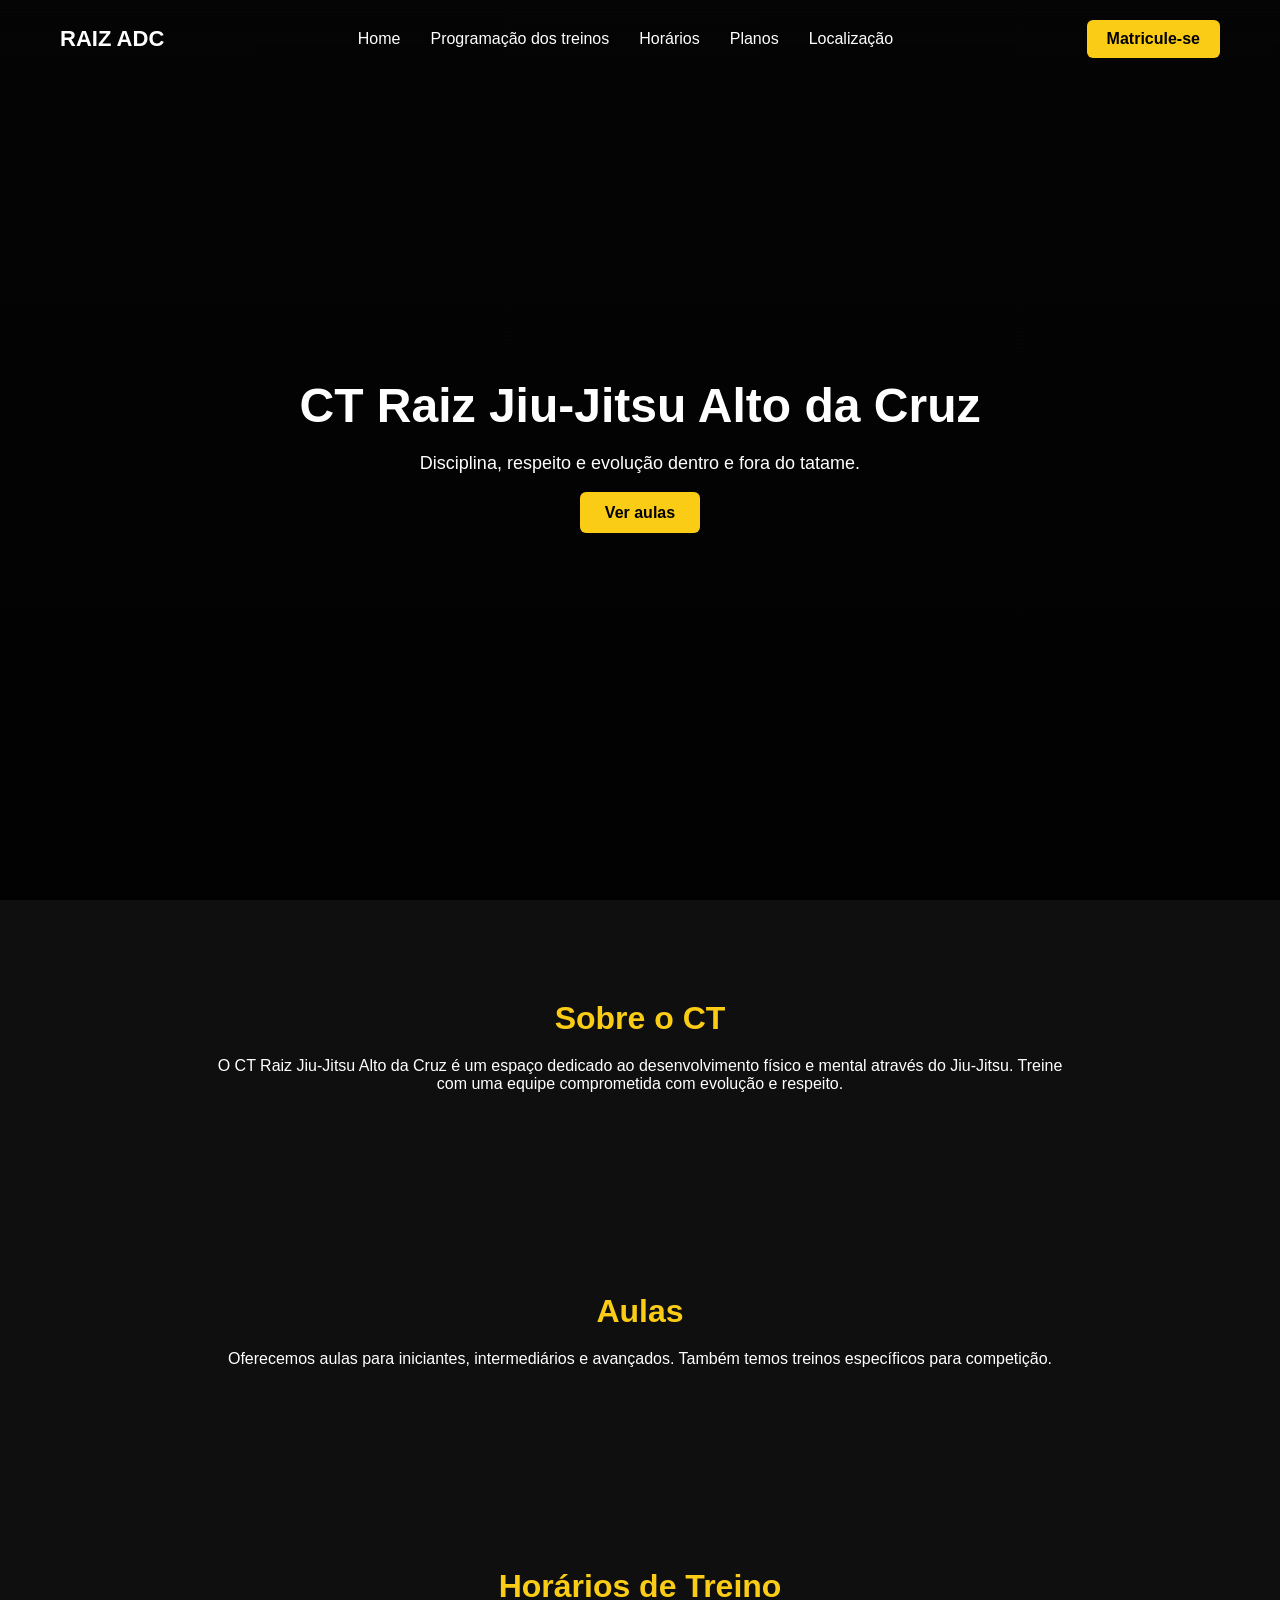
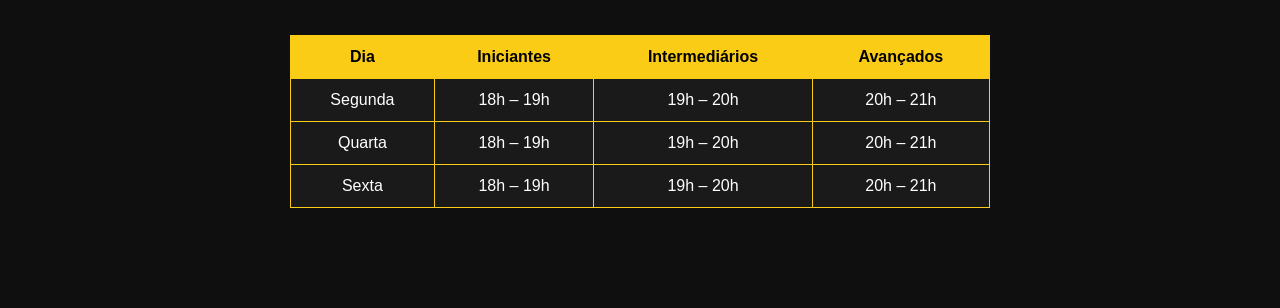
==== index.html @ 2cc5b81e "arquivos adicionais" ====
<!doctype html>
<html lang="pt-br">
  <head>
    <meta charset="UTF-8" />
    <meta name="viewport" content="width=device-width, initial-scale=1.0" />
    <title>CT Raiz Jiu-Jitsu | Alto da Cruz</title>

    <link rel="stylesheet" href="./style/style.css" />
  </head>

  <body>
    <header id="navbar">
      <div class="nav-container">
        <h1 class="logo">RAIZ ADC</h1>

        <nav>
          <ul class="nav-links">
            <li><a href="#home">Home</a></li>
            <li><a href="#Training schedule">Programação dos treinos</a></li>
            <li><a href="#schedule">Horários</a></li>
            <li><a href="#plans">Planos</a></li>
            <li><a href="#location">Localização</a></li>
          </ul>
        </nav>

        <a href="#contact" class="btn-nav">Matricule-se</a>

        <div class="menu-toggle" id="menu-toggle">☰</div>
      </div>
    </header>

    <section id="home" class="hero">
      <div class="hero-content">
        <h2>CT Raiz Jiu-Jitsu Alto da Cruz</h2>

        <p>Disciplina, respeito e evolução dentro e fora do tatame.</p>

        <a href="#classes" class="btn-hero">Ver aulas</a>
      </div>
    </section>

    <section id="about" class="section animate">
      <h2>Sobre o CT</h2>
      <p>
        O CT Raiz Jiu-Jitsu Alto da Cruz é um espaço dedicado ao desenvolvimento
        físico e mental através do Jiu-Jitsu. Treine com uma equipe comprometida
        com evolução e respeito.
      </p>
    </section>

    <section id="classes" class="section animate">
      <h2>Aulas</h2>
      <p>
        Oferecemos aulas para iniciantes, intermediários e avançados. Também
        temos treinos específicos para competição.
      </p>
    </section>
    <section id="schedule" class="section animate">
      <h2>Horários de Treino</h2>
      <table class="schedule-table">
        <thead>
          <tr>
            <th>Dia</th>
            <th>Iniciantes</th>
            <th>Intermediários</th>
            <th>Avançados</th>
          </tr>
        </thead>
        <tbody>
          <tr>
            <td>Segunda</td>
            <td>18h – 19h</td>
            <td>19h – 20h</td>
            <td>20h – 21h</td>
          </tr>
          <tr>
            <td>Quarta</td>
            <td>18h – 19h</td>
            <td>19h – 20h</td>
            <td>20h – 21h</td>
          </tr>
          <tr>
            <td>Sexta</td>
            <td>18h – 19h</td>
            <td>19h – 20h</td>
            <td>20h – 21h</td>
          </tr>
        </tbody>
      </table>
    </section>

    <script src="script.js"></script>
  </body>
</html>
---- style/style.css ----
/* RESET */

* {
  margin: 0;
  padding: 0;
  box-sizing: border-box;
}

body {
  font-family: Arial, Helvetica, sans-serif;
  background: #0f0f0f;
  color: white;
}

/* NAVBAR */

header {
  position: fixed;
  top: 0;
  width: 100%;
  z-index: 1000;
  transition: 0.4s;
}

header.scrolled {
  background: #0f0f0f;
  box-shadow: 0 5px 15px rgba(0, 0, 0, 0.6);
}

.nav-container {
  max-width: 1200px;
  margin: auto;
  display: flex;
  align-items: center;
  justify-content: space-between;
  padding: 20px;
}

/* LOGO */

.logo {
  font-size: 22px;
  font-weight: bold;
  color: #fff;
}

/* LINKS */

.nav-links {
  display: flex;
  gap: 30px;
  list-style: none;
}

.nav-links a {
  text-decoration: none;
  color: white;
  font-weight: 500;
  transition: 0.3s;
}

.nav-links a:hover {
  color: #facc15;
}

/* BOTÃO NAVBAR */

.btn-nav {
  background: #facc15;
  color: #000;
  padding: 10px 20px;
  border-radius: 6px;
  text-decoration: none;
  font-weight: 600;
  transition: 0.3s;
}

.btn-nav:hover {
  background: #eab308;
}

/* MENU MOBILE */

.menu-toggle {
  display: none;
  font-size: 28px;
  color: white;
  cursor: pointer;
}

/* HERO */

.hero {
  height: 100vh;
  display: flex;
  align-items: center;
  justify-content: center;
  text-align: center;

  background:
    linear-gradient(rgba(0, 0, 0, 0.7), rgba(0, 0, 0, 0.9)),
    url(/img/foto-main.jpeg) center/cover no-repeat;
}

.hero-content h2 {
  font-size: 48px;
  margin-bottom: 20px;
}

.hero-content p {
  font-size: 18px;
  margin-bottom: 30px;
}

.btn-hero {
  background: #facc15;
  color: #000;
  padding: 12px 25px;
  border-radius: 6px;
  text-decoration: none;
  font-weight: bold;
}

.btn-hero:hover {
  background: #eab308;
}

/* SECTIONS */

.section {
  padding: 100px 20px;
  max-width: 900px;
  margin: auto;
  text-align: center;
}

.section h2 {
  font-size: 32px;
  margin-bottom: 20px;
  color: #facc15;
}

/* RESPONSIVO */

@media (max-width: 768px) {
  .nav-links {
    position: absolute;
    top: 70px;
    left: 0;
    width: 100%;
    background: #0f0f0f;
    flex-direction: column;
    align-items: center;
    gap: 20px;
    padding: 20px 0;
    display: none;
  }

  .nav-links.active {
    display: flex;
  }

  .menu-toggle {
    display: block;
  }

  .btn-nav {
    display: none;
  }

  .hero-content h2 {
    font-size: 34px;
  }
}
/* ANIMAÇÃO AO SCROLL */
.animate {
  opacity: 0;
  transform: translateY(50px);
  transition: all 0.8s ease-out;
}

.animate.active {
  opacity: 1;
  transform: translateY(0);
}
.schedule-table {
  width: 100%;
  max-width: 700px;
  margin: 30px auto 0;
  border-collapse: collapse;
  text-align: center;
}

.schedule-table th,
.schedule-table td {
  border: 1px solid #facc15;
  padding: 12px;
}

.schedule-table th {
  background: #facc15;
  color: #000;
}

.schedule-table td {
  background: #1a1a1a;
  color: white;
}

.schedule-table tr:hover td {
  background: #eab308;
  color: #000;
  transition: 0.3s;
}
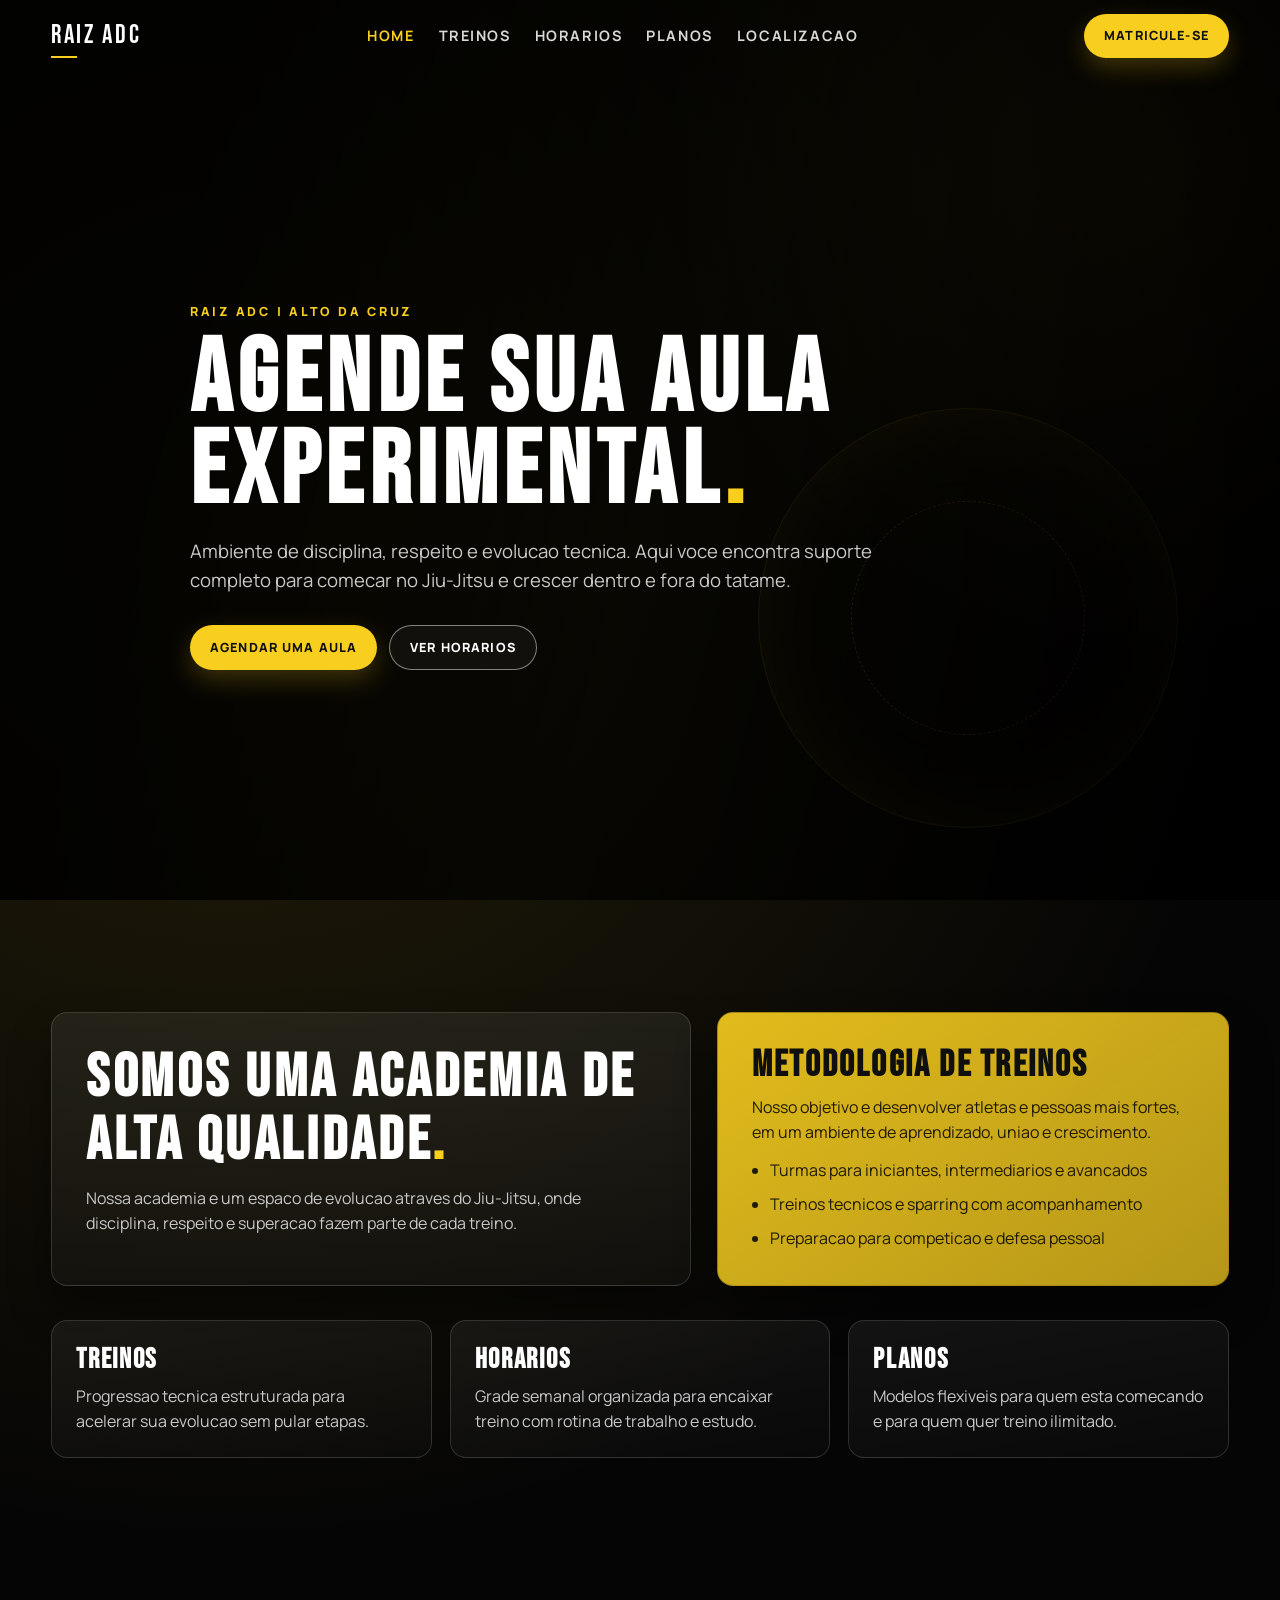
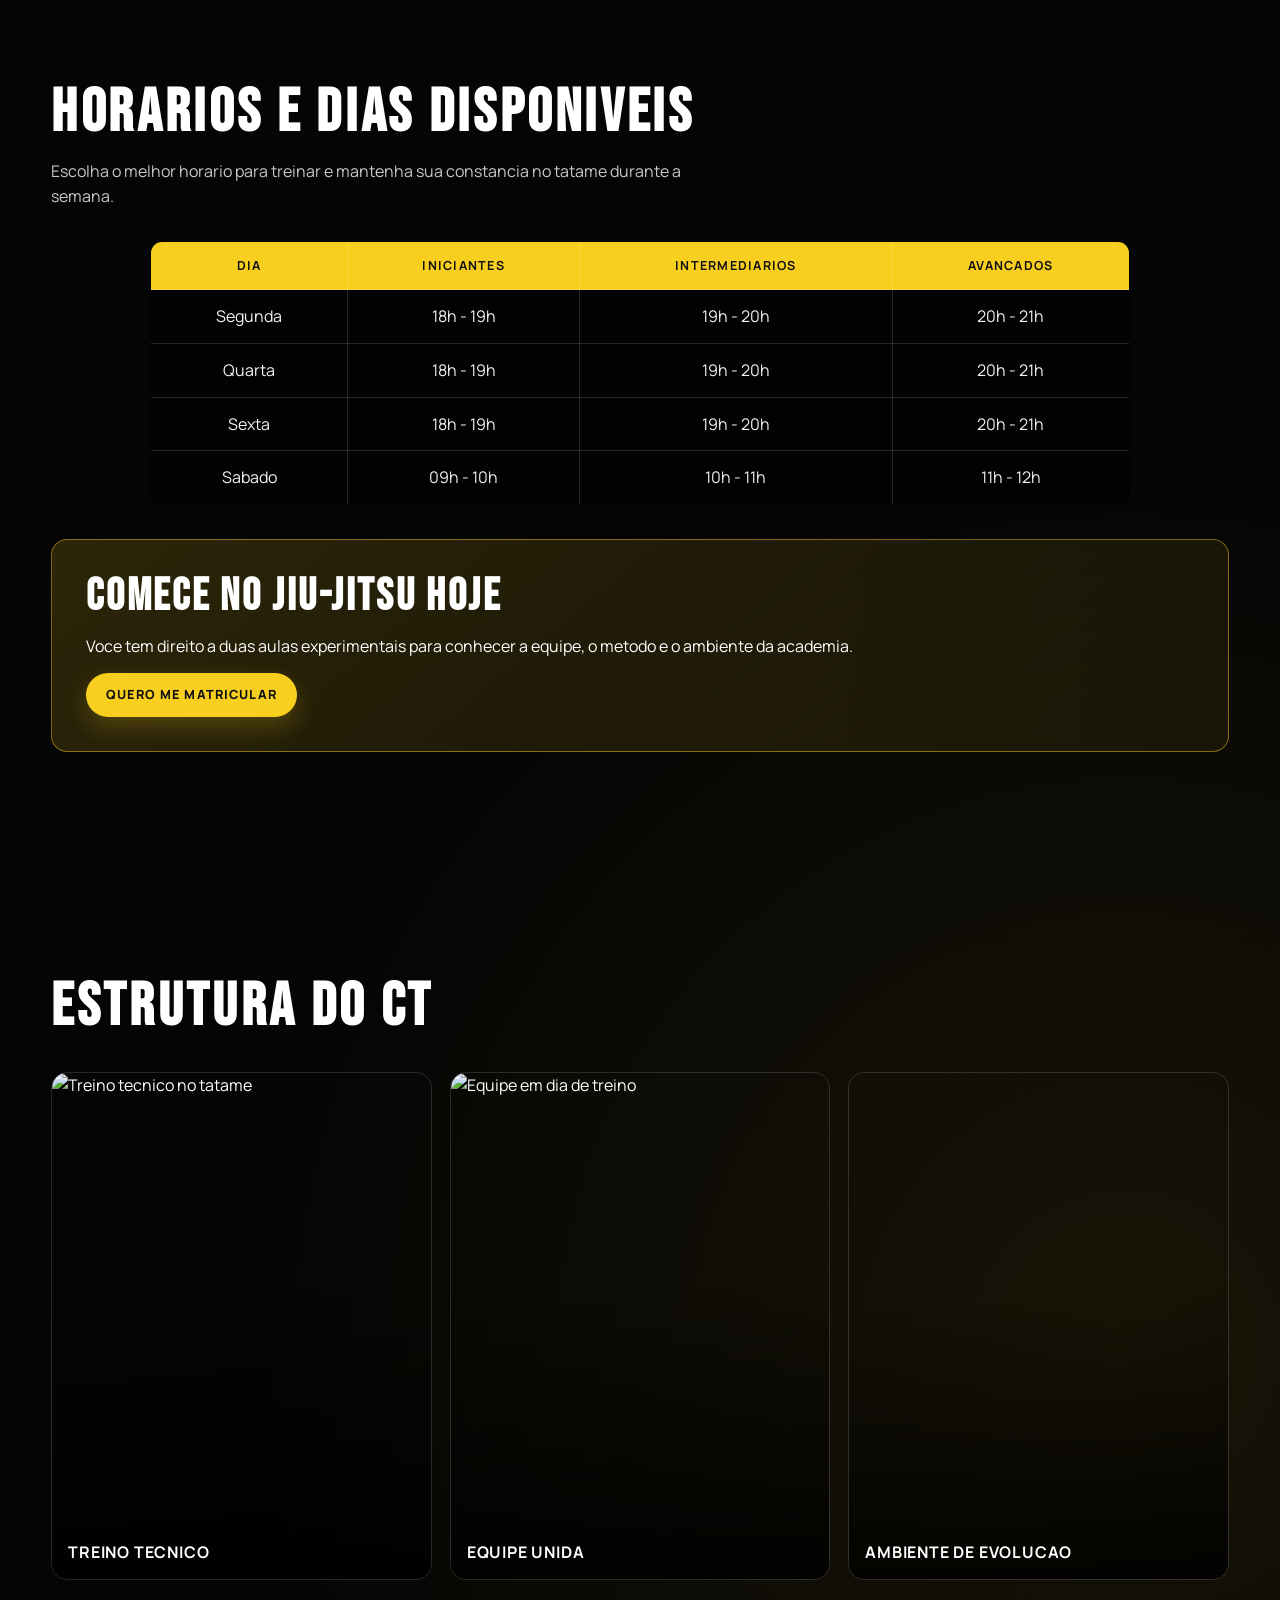
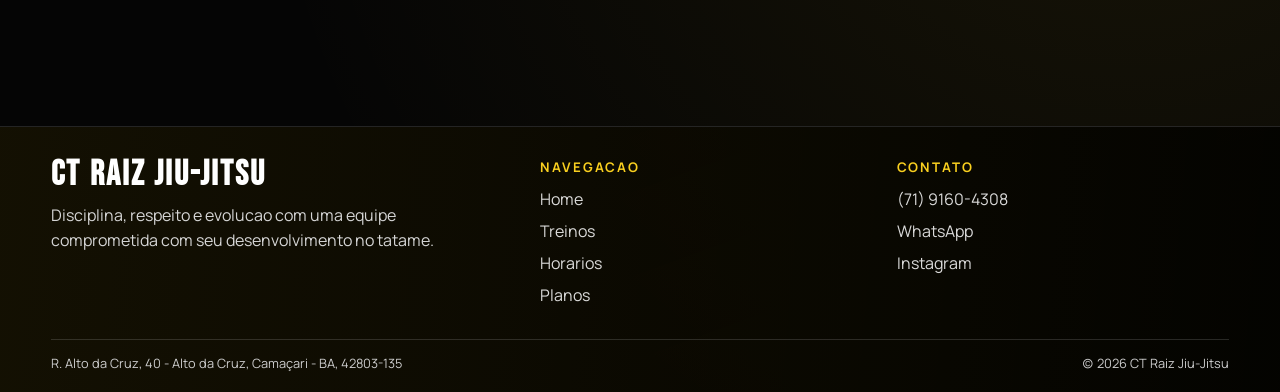
==== commit cf933b19: "Styling update and bug fixes" ====
--- a/index.html
+++ b/index.html
@@ -4,90 +4,260 @@
     <meta charset="UTF-8" />
     <meta name="viewport" content="width=device-width, initial-scale=1.0" />
     <title>CT Raiz Jiu-Jitsu | Alto da Cruz</title>
-
     <link rel="stylesheet" href="./style/style.css" />
+    <link rel="shortcut icon" href="./img/faviconadc.ico" type="image/x-icon" />
   </head>
 
   <body>
     <header id="navbar">
       <div class="nav-container">
-        <h1 class="logo">RAIZ ADC</h1>
+        <a class="logo" href="index.html">RAIZ ADC</a>
 
         <nav>
           <ul class="nav-links">
-            <li><a href="#home">Home</a></li>
-            <li><a href="#Training schedule">Programação dos treinos</a></li>
-            <li><a href="#schedule">Horários</a></li>
-            <li><a href="#plans">Planos</a></li>
-            <li><a href="#location">Localização</a></li>
+            <li><a href="index.html">Home</a></li>
+            <li><a href="./pages/treinos.html">Treinos</a></li>
+            <li><a href="./pages/horarios.html">Horarios</a></li>
+            <li><a href="./pages/planos.html">Planos</a></li>
+            <li><a href="./pages/location.html">Localizacao</a></li>
           </ul>
         </nav>
 
-        <a href="#contact" class="btn-nav">Matricule-se</a>
-
+        <a href="./pages/planos.html" class="btn-nav">Matricule-se</a>
         <div class="menu-toggle" id="menu-toggle">☰</div>
       </div>
     </header>
 
-    <section id="home" class="hero">
-      <div class="hero-content">
-        <h2>CT Raiz Jiu-Jitsu Alto da Cruz</h2>
-
-        <p>Disciplina, respeito e evolução dentro e fora do tatame.</p>
-
-        <a href="#classes" class="btn-hero">Ver aulas</a>
+    <main>
+      <section class="hero hero-main">
+        <video
+          class="hero-video"
+          autoplay
+          muted
+          loop
+          playsinline
+          poster="./img/IMG_4261.JPG.jpeg"
+        >
+          <source src="./mp4/IMG_3858.mp4" type="video/mp4" />
+        </video>
+        <div class="hero-decor" data-parallax="0.07"></div>
+
+        <div class="hero-content container animate">
+          <p class="eyebrow">RAIZ ADC | Alto da Cruz</p>
+          <h1>AGENDE SUA AULA EXPERIMENTAL<span>.</span></h1>
+          <p class="lead">
+            Ambiente de disciplina, respeito e evolucao tecnica. Aqui voce
+            encontra suporte completo para comecar no Jiu-Jitsu e crescer dentro
+            e fora do tatame.
+          </p>
+          <div class="hero-actions">
+            <a href="./pages/planos.html" class="btn-primary"
+              >Agendar uma aula</a
+            >
+            <a href="./pages/horarios.html" class="btn-outline">Ver horarios</a>
+          </div>
+        </div>
+      </section>
+
+      <section class="section">
+        <div class="container split">
+          <article class="panel animate">
+            <h2 class="section-title">
+              SOMOS UMA ACADEMIA DE ALTA QUALIDADE<span>.</span>
+            </h2>
+            <p class="section-subtitle">
+              Nossa academia e um espaco de evolucao atraves do Jiu-Jitsu, onde
+              disciplina, respeito e superacao fazem parte de cada treino.
+            </p>
+          </article>
+
+          <article class="panel highlight-panel animate">
+            <h3>Metodologia de treinos</h3>
+            <p>
+              Nosso objetivo e desenvolver atletas e pessoas mais fortes, em um
+              ambiente de aprendizado, uniao e crescimento.
+            </p>
+            <ul>
+              <li>Turmas para iniciantes, intermediarios e avancados</li>
+              <li>Treinos tecnicos e sparring com acompanhamento</li>
+              <li>Preparacao para competicao e defesa pessoal</li>
+            </ul>
+          </article>
+        </div>
+
+        <div class="container card-grid">
+          <article class="card animate">
+            <h3>Treinos</h3>
+            <p>
+              Progressao tecnica estruturada para acelerar sua evolucao sem
+              pular etapas.
+            </p>
+          </article>
+
+          <article class="card animate">
+            <h3>Horarios</h3>
+            <p>
+              Grade semanal organizada para encaixar treino com rotina de
+              trabalho e estudo.
+            </p>
+          </article>
+
+          <article class="card animate">
+            <h3>Planos</h3>
+            <p>
+              Modelos flexiveis para quem esta comecando e para quem quer treino
+              ilimitado.
+            </p>
+          </article>
+        </div>
+      </section>
+
+      <section class="section" id="schedule">
+        <div class="container">
+          <h2 class="section-title animate">Horarios e Dias Disponiveis</h2>
+          <p class="section-subtitle animate">
+            Escolha o melhor horario para treinar e mantenha sua constancia no
+            tatame durante a semana.
+          </p>
+
+          <table class="schedule-table animate">
+            <thead>
+              <tr>
+                <th>Dia</th>
+                <th>Iniciantes</th>
+                <th>Intermediarios</th>
+                <th>Avancados</th>
+              </tr>
+            </thead>
+            <tbody>
+              <tr>
+                <td>Segunda</td>
+                <td>18h - 19h</td>
+                <td>19h - 20h</td>
+                <td>20h - 21h</td>
+              </tr>
+              <tr>
+                <td>Quarta</td>
+                <td>18h - 19h</td>
+                <td>19h - 20h</td>
+                <td>20h - 21h</td>
+              </tr>
+              <tr>
+                <td>Sexta</td>
+                <td>18h - 19h</td>
+                <td>19h - 20h</td>
+                <td>20h - 21h</td>
+              </tr>
+              <tr>
+                <td>Sabado</td>
+                <td>09h - 10h</td>
+                <td>10h - 11h</td>
+                <td>11h - 12h</td>
+              </tr>
+            </tbody>
+          </table>
+
+          <div class="cta-band animate">
+            <h3>Comece no Jiu-Jitsu hoje</h3>
+            <p>
+              Voce tem direito a duas aulas experimentais para conhecer a
+              equipe, o metodo e o ambiente da academia.
+            </p>
+            <a href="./pages/planos.html" class="btn-primary"
+              >Quero me matricular</a
+            >
+          </div>
+        </div>
+      </section>
+
+      <section class="section">
+        <div class="container">
+          <h2 class="section-title animate">Estrutura do CT</h2>
+          <div class="card-grid">
+            <article class="media-tile animate">
+              <img
+                class="face-card-1"
+                src="./img/IMG_4207.JPG.jpeg"
+                alt="Treino tecnico no tatame"
+                loading="lazy"
+                decoding="async"
+              />
+              <p>Treino tecnico</p>
+            </article>
+            <article class="media-tile animate">
+              <img
+                class="face-card-2"
+                src="./img/IMG_4250.JPG.jpeg"
+                alt="Equipe em dia de treino"
+                loading="lazy"
+                decoding="async"
+              />
+              <p>Equipe unida</p>
+            </article>
+            <article class="media-tile animate">
+              <img
+                class="face-card-3"
+                src="./img/IMG_1832.JPG.jpeg"
+                alt="Alunos em atividade"
+                loading="lazy"
+                decoding="async"
+              />
+              <p>Ambiente de evolucao</p>
+            </article>
+          </div>
+        </div>
+      </section>
+    </main>
+
+    <footer class="site-footer">
+      <div class="container footer-grid">
+        <div class="footer-brand">
+          <h3>CT Raiz Jiu-Jitsu</h3>
+          <p>
+            Disciplina, respeito e evolucao com uma equipe comprometida com seu
+            desenvolvimento no tatame.
+          </p>
+        </div>
+
+        <div class="footer-col">
+          <h4>Navegacao</h4>
+          <ul class="footer-list">
+            <li><a href="index.html">Home</a></li>
+            <li><a href="./pages/treinos.html">Treinos</a></li>
+            <li><a href="./pages/horarios.html">Horarios</a></li>
+            <li><a href="./pages/planos.html">Planos</a></li>
+          </ul>
+        </div>
+
+        <div class="footer-col">
+          <h4>Contato</h4>
+          <ul class="footer-list">
+            <li><a href="tel:+557191604308">(71) 9160-4308</a></li>
+            <li>
+              <a
+                href="https://wa.me/557191604308"
+                target="_blank"
+                rel="noopener noreferrer"
+                >WhatsApp</a
+              >
+            </li>
+            <li>
+              <a
+                href="https://www.instagram.com/ctraizjiujitsuglebac/"
+                target="_blank"
+                rel="noopener noreferrer"
+                >Instagram</a
+              >
+            </li>
+          </ul>
+        </div>
+
+        <div class="footer-bottom">
+          <p>R. Alto da Cruz, 40 - Alto da Cruz, Camaçari - BA, 42803-135</p>
+          <p>(c) 2026 CT Raiz Jiu-Jitsu</p>
+        </div>
       </div>
-    </section>
-
-    <section id="about" class="section animate">
-      <h2>Sobre o CT</h2>
-      <p>
-        O CT Raiz Jiu-Jitsu Alto da Cruz é um espaço dedicado ao desenvolvimento
-        físico e mental através do Jiu-Jitsu. Treine com uma equipe comprometida
-        com evolução e respeito.
-      </p>
-    </section>
-
-    <section id="classes" class="section animate">
-      <h2>Aulas</h2>
-      <p>
-        Oferecemos aulas para iniciantes, intermediários e avançados. Também
-        temos treinos específicos para competição.
-      </p>
-    </section>
-    <section id="schedule" class="section animate">
-      <h2>Horários de Treino</h2>
-      <table class="schedule-table">
-        <thead>
-          <tr>
-            <th>Dia</th>
-            <th>Iniciantes</th>
-            <th>Intermediários</th>
-            <th>Avançados</th>
-          </tr>
-        </thead>
-        <tbody>
-          <tr>
-            <td>Segunda</td>
-            <td>18h – 19h</td>
-            <td>19h – 20h</td>
-            <td>20h – 21h</td>
-          </tr>
-          <tr>
-            <td>Quarta</td>
-            <td>18h – 19h</td>
-            <td>19h – 20h</td>
-            <td>20h – 21h</td>
-          </tr>
-          <tr>
-            <td>Sexta</td>
-            <td>18h – 19h</td>
-            <td>19h – 20h</td>
-            <td>20h – 21h</td>
-          </tr>
-        </tbody>
-      </table>
-    </section>
+    </footer>
 
     <script src="script.js"></script>
   </body>
--- a/style/style.css
+++ b/style/style.css
@@ -1,4 +1,20 @@
-/* RESET */
+@import url("https://fonts.googleapis.com/css2?family=Bebas+Neue&family=Manrope:wght@400;500;700;800&display=swap");
+
+:root {
+  --bg: #050505;
+  --bg-soft: #0b0b0b;
+  --surface: #131313;
+  --surface-strong: #1d1d1d;
+  --text: #ffffff;
+  --muted: #c8c8c8;
+  --accent: #f9cf1f;
+  --accent-strong: #ffe371;
+  --accent-soft: rgba(249, 207, 31, 0.22);
+  --line: rgba(255, 255, 255, 0.14);
+  --radius: 16px;
+  --shadow: 0 24px 40px rgba(0, 0, 0, 0.42);
+  --max-width: 1180px;
+}
 
 * {
   margin: 0;
@@ -6,153 +22,761 @@
   box-sizing: border-box;
 }
 
+html {
+  scroll-behavior: smooth;
+}
+
 body {
-  font-family: Arial, Helvetica, sans-serif;
-  background: #0f0f0f;
-  color: white;
-}
-
-/* NAVBAR */
+  min-height: 100vh;
+  font-family: "Manrope", "Segoe UI", sans-serif;
+  color: var(--text);
+  background:
+    radial-gradient(circle at 18% 14%, rgba(249, 207, 31, 0.13), transparent 32%),
+    radial-gradient(circle at 88% 82%, rgba(249, 207, 31, 0.08), transparent 28%),
+    var(--bg);
+  line-height: 1.55;
+}
+
+body::before {
+  content: "";
+  position: fixed;
+  inset: 0;
+  pointer-events: none;
+  background-image: linear-gradient(rgba(255, 255, 255, 0.025) 1px, transparent 1px),
+    linear-gradient(90deg, rgba(255, 255, 255, 0.025) 1px, transparent 1px);
+  background-size: 38px 38px;
+  opacity: 0.22;
+  z-index: -1;
+}
+
+a {
+  color: inherit;
+}
+
+img,
+video {
+  max-width: 100%;
+  display: block;
+}
+
+h1,
+h2,
+h3 {
+  font-family: "Bebas Neue", "Arial Narrow", sans-serif;
+  letter-spacing: 0.06em;
+  line-height: 1.03;
+}
+
+.container {
+  width: min(var(--max-width), 92vw);
+  margin: 0 auto;
+}
+
+/* Header */
 
 header {
   position: fixed;
   top: 0;
+  left: 0;
   width: 100%;
   z-index: 1000;
-  transition: 0.4s;
+  border-bottom: 1px solid transparent;
+  transition: background 0.35s ease, border-color 0.35s ease, box-shadow 0.35s ease;
 }
 
 header.scrolled {
-  background: #0f0f0f;
-  box-shadow: 0 5px 15px rgba(0, 0, 0, 0.6);
+  background: rgba(0, 0, 0, 0.84);
+  backdrop-filter: blur(12px);
+  border-color: var(--line);
+  box-shadow: 0 10px 30px rgba(0, 0, 0, 0.38);
 }
 
 .nav-container {
-  max-width: 1200px;
-  margin: auto;
+  width: min(var(--max-width), 92vw);
+  margin: 0 auto;
   display: flex;
   align-items: center;
   justify-content: space-between;
-  padding: 20px;
-}
-
-/* LOGO */
+  gap: 20px;
+  padding: 14px 0;
+}
 
 .logo {
-  font-size: 22px;
-  font-weight: bold;
-  color: #fff;
-}
-
-/* LINKS */
+  text-decoration: none;
+  font-family: "Bebas Neue", "Arial Narrow", sans-serif;
+  letter-spacing: 0.1em;
+  font-size: 1.65rem;
+  position: relative;
+}
+
+.logo::after {
+  content: "";
+  position: absolute;
+  left: 0;
+  bottom: -2px;
+  width: 64%;
+  height: 2px;
+  background: var(--accent);
+  transform-origin: left;
+  transform: scaleX(0.45);
+  transition: transform 0.35s ease;
+}
+
+.logo:hover::after {
+  transform: scaleX(1);
+}
 
 .nav-links {
+  list-style: none;
   display: flex;
-  gap: 30px;
-  list-style: none;
+  align-items: center;
+  gap: clamp(10px, 2vw, 24px);
 }
 
 .nav-links a {
   text-decoration: none;
-  color: white;
-  font-weight: 500;
-  transition: 0.3s;
-}
-
-.nav-links a:hover {
-  color: #facc15;
-}
-
-/* BOTÃO NAVBAR */
-
-.btn-nav {
-  background: #facc15;
-  color: #000;
-  padding: 10px 20px;
-  border-radius: 6px;
+  font-size: 0.9rem;
+  text-transform: uppercase;
+  letter-spacing: 0.11em;
+  font-weight: 700;
+  color: rgba(255, 255, 255, 0.85);
+  transition: color 0.24s ease;
+}
+
+.nav-links a:hover,
+.nav-links a:focus-visible {
+  color: var(--accent);
+}
+
+.nav-links a.is-current {
+  color: var(--accent);
+}
+
+.btn-nav,
+.btn-primary,
+.btn-outline {
+  display: inline-flex;
+  align-items: center;
+  justify-content: center;
+  border-radius: 999px;
   text-decoration: none;
-  font-weight: 600;
-  transition: 0.3s;
-}
-
-.btn-nav:hover {
-  background: #eab308;
-}
-
-/* MENU MOBILE */
+  font-weight: 800;
+  text-transform: uppercase;
+  letter-spacing: 0.09em;
+  font-size: 0.79rem;
+  padding: 12px 20px;
+  transition: transform 0.24s ease, box-shadow 0.24s ease, background 0.24s ease,
+    color 0.24s ease;
+}
+
+.btn-nav,
+.btn-primary {
+  background: var(--accent);
+  color: #111;
+  box-shadow: 0 10px 24px rgba(249, 207, 31, 0.22);
+}
+
+.btn-nav:hover,
+.btn-primary:hover {
+  transform: translateY(-2px);
+  box-shadow: 0 14px 28px rgba(249, 207, 31, 0.33);
+  background: var(--accent-strong);
+}
+
+.btn-outline {
+  border: 1px solid rgba(255, 255, 255, 0.48);
+  color: var(--text);
+  background: rgba(255, 255, 255, 0.04);
+}
+
+.btn-outline:hover {
+  transform: translateY(-2px);
+  border-color: var(--accent);
+  color: var(--accent);
+}
 
 .menu-toggle {
   display: none;
-  font-size: 28px;
-  color: white;
+  font-size: 1.55rem;
+  line-height: 1;
   cursor: pointer;
-}
-
-/* HERO */
+  color: var(--text);
+}
+
+/* Hero */
 
 .hero {
-  height: 100vh;
+  position: relative;
+  min-height: 100svh;
+  display: grid;
+  place-items: center;
+  overflow: hidden;
+  isolation: isolate;
+}
+
+.hero-video,
+.hero-image {
+  position: absolute;
+  inset: 0;
+  width: 100%;
+  height: 100%;
+  object-fit: cover;
+}
+
+.hero-image.face-hero-home {
+  object-position: 50% 40%;
+}
+
+.hero-image.face-hero-treinos {
+  object-position: 50% 42%;
+}
+
+.hero-image.face-hero-horarios {
+  object-position: 50% 42%;
+}
+
+.hero-image.face-hero-planos {
+  object-position: 50% 40%;
+}
+
+.hero-image.face-hero-location {
+  object-position: 50% 40%;
+}
+
+.hero::after {
+  content: "";
+  position: absolute;
+  inset: 0;
+  background:
+    linear-gradient(104deg, rgba(0, 0, 0, 0.88) 16%, rgba(0, 0, 0, 0.66) 52%,
+      rgba(0, 0, 0, 0.9) 100%),
+    radial-gradient(circle at 90% 20%, rgba(249, 207, 31, 0.15), transparent 35%);
+  z-index: 1;
+}
+
+.hero-decor {
+  position: absolute;
+  width: min(38vw, 420px);
+  aspect-ratio: 1;
+  border-radius: 50%;
+  border: 1px solid rgba(249, 207, 31, 0.3);
+  right: 8%;
+  bottom: 8%;
+  z-index: 1;
+  box-shadow: inset 0 0 80px rgba(249, 207, 31, 0.13);
+}
+
+.hero-decor::before {
+  content: "";
+  position: absolute;
+  inset: 22%;
+  border-radius: 50%;
+  border: 1px dashed rgba(249, 207, 31, 0.4);
+}
+
+.hero-content {
+  position: relative;
+  z-index: 2;
+  width: min(900px, 92vw);
+  text-align: left;
+  padding-top: 72px;
+}
+
+.eyebrow {
+  font-size: 0.78rem;
+  letter-spacing: 0.22em;
+  text-transform: uppercase;
+  color: var(--accent);
+  font-weight: 800;
+  margin-bottom: 14px;
+}
+
+.hero h1 {
+  font-size: clamp(2.2rem, 9.6vw, 6.4rem);
+  line-height: 0.9;
+  margin-bottom: 18px;
+  text-wrap: balance;
+}
+
+.hero h1 span,
+.section-title span {
+  color: var(--accent);
+}
+
+.hero .lead {
+  max-width: 62ch;
+  color: var(--muted);
+  font-size: clamp(0.98rem, 1.9vw, 1.16rem);
+  margin-bottom: 30px;
+}
+
+.hero-actions {
+  display: flex;
+  gap: 12px;
+  flex-wrap: wrap;
+}
+
+/* Sections */
+
+.section {
+  padding: clamp(74px, 10vw, 112px) 0;
+}
+
+.section-title {
+  font-size: clamp(2rem, 6.2vw, 3.8rem);
+  margin-bottom: 14px;
+}
+
+.section-subtitle {
+  max-width: 66ch;
+  color: var(--muted);
+}
+
+.split {
+  display: grid;
+  gap: 26px;
+  grid-template-columns: 1.25fr 1fr;
+  align-items: stretch;
+}
+
+.panel {
+  background: linear-gradient(180deg, rgba(255, 255, 255, 0.07), rgba(255, 255, 255, 0.03));
+  border: 1px solid var(--line);
+  border-radius: var(--radius);
+  padding: clamp(20px, 4vw, 34px);
+  box-shadow: var(--shadow);
+}
+
+.panel h3 {
+  font-size: clamp(1.5rem, 3vw, 2.3rem);
+  margin-bottom: 10px;
+}
+
+.panel p {
+  color: var(--muted);
+}
+
+.panel ul {
+  margin-top: 14px;
+  padding-left: 18px;
+  color: var(--muted);
+}
+
+.panel ul li + li {
+  margin-top: 9px;
+}
+
+.highlight-panel {
+  background:
+    linear-gradient(145deg, rgba(249, 207, 31, 0.9), rgba(249, 207, 31, 0.72));
+  color: #0f0f0f;
+  border: 1px solid rgba(0, 0, 0, 0.2);
+}
+
+.highlight-panel p,
+.highlight-panel ul {
+  color: rgba(0, 0, 0, 0.85);
+}
+
+.card-grid {
+  margin-top: 34px;
+  display: grid;
+  grid-template-columns: repeat(3, minmax(0, 1fr));
+  gap: 18px;
+}
+
+.card {
+  background: linear-gradient(170deg, rgba(255, 255, 255, 0.06), rgba(255, 255, 255, 0.02));
+  border: 1px solid var(--line);
+  border-radius: var(--radius);
+  padding: 24px;
+  transition: transform 0.3s ease, border-color 0.3s ease, box-shadow 0.3s ease;
+}
+
+.card:hover {
+  transform: translateY(-6px);
+  border-color: rgba(249, 207, 31, 0.52);
+  box-shadow: 0 16px 28px rgba(0, 0, 0, 0.34);
+}
+
+.card h3 {
+  font-size: clamp(1.34rem, 2.2vw, 1.85rem);
+  margin-bottom: 10px;
+}
+
+.card p {
+  color: var(--muted);
+}
+
+.media-tile {
+  position: relative;
+  overflow: hidden;
+  border-radius: var(--radius);
+  border: 1px solid var(--line);
+  aspect-ratio: 3 / 4;
+}
+
+.media-tile img {
+  width: 100%;
+  height: 100%;
+  object-fit: cover;
+  transition: transform 0.65s ease;
+}
+
+.media-tile img.face-card-1 {
+  object-position: 50% 24%;
+}
+
+.media-tile img.face-card-2 {
+  object-position: 50% 26%;
+}
+
+.media-tile img.face-card-3 {
+  object-position: 52% 20%;
+}
+
+.media-tile:hover img {
+  transform: scale(1.08);
+}
+
+.media-tile::after {
+  content: "";
+  position: absolute;
+  inset: 0;
+  background: linear-gradient(175deg, transparent 45%, rgba(0, 0, 0, 0.84));
+}
+
+.media-tile p {
+  position: absolute;
+  left: 16px;
+  right: 16px;
+  bottom: 14px;
+  z-index: 2;
+  font-weight: 700;
+  letter-spacing: 0.05em;
+  text-transform: uppercase;
+}
+
+.schedule-table {
+  width: min(980px, 100%);
+  margin: 32px auto 0;
+  border-collapse: collapse;
+  border: 1px solid var(--line);
+  background: rgba(0, 0, 0, 0.58);
+  border-radius: 12px;
+  overflow: hidden;
+}
+
+.schedule-table th,
+.schedule-table td {
+  border: 1px solid var(--line);
+  padding: 14px;
+  text-align: center;
+}
+
+.schedule-table th {
+  background: var(--accent);
+  color: #111;
+  text-transform: uppercase;
+  font-size: 0.78rem;
+  letter-spacing: 0.1em;
+}
+
+.schedule-table td {
+  color: #f2f2f2;
+}
+
+.schedule-table tbody tr:hover td {
+  background: rgba(249, 207, 31, 0.14);
+}
+
+.cta-band {
+  position: relative;
+  margin-top: 34px;
+  border: 1px solid rgba(249, 207, 31, 0.46);
+  border-radius: var(--radius);
+  padding: clamp(24px, 4vw, 34px);
+  background: linear-gradient(140deg, rgba(249, 207, 31, 0.16), rgba(249, 207, 31, 0.06));
+  display: grid;
+  gap: 14px;
+  justify-items: start;
+}
+
+.cta-band h3 {
+  font-size: clamp(1.8rem, 4.2vw, 2.8rem);
+}
+
+/* Internal pages */
+
+.page-hero {
+  min-height: 64svh;
+}
+
+.page-hero .hero-content {
+  width: min(760px, 92vw);
+}
+
+.video-grid,
+.photo-grid {
+  margin-top: 24px;
+  display: grid;
+  grid-template-columns: repeat(3, minmax(0, 1fr));
+  gap: 16px;
+}
+
+.video-grid video,
+.photo-grid img {
+  width: 100%;
+  border-radius: var(--radius);
+  border: 1px solid var(--line);
+  background: #000;
+  aspect-ratio: 4 / 3;
+  object-fit: cover;
+}
+
+.plan-grid {
+  margin-top: 34px;
+  display: grid;
+  grid-template-columns: repeat(3, minmax(0, 1fr));
+  gap: 18px;
+}
+
+.plan-card {
+  border: 1px solid var(--line);
+  border-radius: var(--radius);
+  padding: 28px;
+  background: linear-gradient(175deg, rgba(255, 255, 255, 0.06), rgba(255, 255, 255, 0.02));
+  display: grid;
+  gap: 10px;
+}
+
+.plan-card--featured {
+  border-color: rgba(249, 207, 31, 0.65);
+  transform: translateY(-4px);
+  box-shadow: 0 18px 30px rgba(0, 0, 0, 0.35);
+}
+
+.plan-price {
+  font-family: "Bebas Neue", "Arial Narrow", sans-serif;
+  font-size: clamp(2rem, 5.2vw, 3.3rem);
+  letter-spacing: 0.04em;
+}
+
+.plan-price small {
+  font-family: "Manrope", "Segoe UI", sans-serif;
+  font-size: 0.88rem;
+  letter-spacing: 0.04em;
+  text-transform: uppercase;
+}
+
+.feature-list {
+  list-style: none;
+  margin-top: 8px;
+}
+
+.feature-list li {
+  position: relative;
+  padding-left: 18px;
+  color: var(--muted);
+}
+
+.feature-list li::before {
+  content: "";
+  position: absolute;
+  left: 0;
+  top: 0.58em;
+  width: 8px;
+  height: 8px;
+  border-radius: 50%;
+  background: var(--accent);
+}
+
+.feature-list li + li {
+  margin-top: 7px;
+}
+
+.passes-banner {
+  margin: 18px 0 8px;
+  display: flex;
+  flex-wrap: wrap;
+  gap: 10px;
+}
+
+.pass-chip {
+  display: inline-flex;
+  align-items: center;
+  border: 1px solid rgba(249, 207, 31, 0.55);
+  border-radius: 999px;
+  padding: 8px 14px;
+  font-size: 0.78rem;
+  letter-spacing: 0.08em;
+  text-transform: uppercase;
+  font-weight: 800;
+  background: rgba(249, 207, 31, 0.12);
+}
+
+.address-box {
+  margin-top: 30px;
+  border-radius: var(--radius);
+  border: 1px solid var(--line);
+  background: linear-gradient(160deg, rgba(255, 255, 255, 0.08), rgba(255, 255, 255, 0.02));
+  padding: clamp(20px, 4vw, 34px);
+}
+
+.address-box p {
+  color: var(--muted);
+  margin-bottom: 16px;
+}
+
+.map-link {
+  display: inline-flex;
+  text-decoration: none;
+  font-weight: 800;
+  text-transform: uppercase;
+  letter-spacing: 0.09em;
+  border-radius: 999px;
+  padding: 12px 20px;
+  background: var(--accent);
+  color: #111;
+}
+
+.map-link:hover {
+  background: var(--accent-strong);
+}
+
+.site-footer {
+  position: relative;
+  margin-top: 34px;
+  border-top: 1px solid var(--line);
+  background: linear-gradient(160deg, rgba(0, 0, 0, 0.94), rgba(0, 0, 0, 0.84));
+  isolation: isolate;
+}
+
+.site-footer::before {
+  content: "";
+  position: absolute;
+  inset: 0;
+  background: linear-gradient(95deg, rgba(249, 207, 31, 0.08), rgba(249, 207, 31, 0.01));
+  z-index: 0;
+}
+
+.footer-grid {
+  position: relative;
+  z-index: 1;
+  display: grid;
+  grid-template-columns: 1.4fr 1fr 1fr;
+  gap: 24px;
+  padding: 30px 0 18px;
+}
+
+.footer-brand h3 {
+  font-size: clamp(1.6rem, 3vw, 2.2rem);
+  margin-bottom: 10px;
+}
+
+.footer-brand p {
+  color: #d5d5d5;
+  max-width: 42ch;
+}
+
+.footer-col h4 {
+  font-size: 0.83rem;
+  letter-spacing: 0.14em;
+  text-transform: uppercase;
+  color: var(--accent);
+  margin-bottom: 10px;
+}
+
+.footer-list {
+  list-style: none;
+  display: grid;
+  gap: 7px;
+}
+
+.footer-list a {
+  text-decoration: none;
+  color: #f1f1f1;
+  opacity: 0.9;
+}
+
+.footer-list a:hover {
+  color: var(--accent);
+  opacity: 1;
+}
+
+.footer-bottom {
+  grid-column: 1 / -1;
+  border-top: 1px solid rgba(255, 255, 255, 0.14);
+  margin-top: 8px;
+  padding-top: 14px;
   display: flex;
   align-items: center;
-  justify-content: center;
-  text-align: center;
-
-  background:
-    linear-gradient(rgba(0, 0, 0, 0.7), rgba(0, 0, 0, 0.9)),
-    url(/img/foto-main.jpeg) center/cover no-repeat;
-}
-
-.hero-content h2 {
-  font-size: 48px;
-  margin-bottom: 20px;
-}
-
-.hero-content p {
-  font-size: 18px;
-  margin-bottom: 30px;
-}
-
-.btn-hero {
-  background: #facc15;
-  color: #000;
-  padding: 12px 25px;
-  border-radius: 6px;
-  text-decoration: none;
-  font-weight: bold;
-}
-
-.btn-hero:hover {
-  background: #eab308;
-}
-
-/* SECTIONS */
-
-.section {
-  padding: 100px 20px;
-  max-width: 900px;
-  margin: auto;
-  text-align: center;
-}
-
-.section h2 {
-  font-size: 32px;
-  margin-bottom: 20px;
-  color: #facc15;
-}
-
-/* RESPONSIVO */
-
-@media (max-width: 768px) {
+  justify-content: space-between;
+  gap: 10px;
+  font-size: 0.8rem;
+  color: #cccccc;
+}
+
+/* Animation */
+
+.animate {
+  opacity: 0;
+  transform: translateY(34px) scale(0.985);
+  transition: opacity 0.8s ease, transform 0.8s cubic-bezier(0.2, 0.72, 0.14, 1);
+  transition-delay: var(--delay, 0s);
+}
+
+.animate.active {
+  opacity: 1;
+  transform: translateY(0) scale(1);
+}
+
+@media (prefers-reduced-motion: reduce) {
+  * {
+    transition: none !important;
+    animation: none !important;
+  }
+
+  html {
+    scroll-behavior: auto;
+  }
+}
+
+/* Responsive */
+
+@media (max-width: 1060px) {
+  .split {
+    grid-template-columns: 1fr;
+  }
+
+  .card-grid,
+  .video-grid,
+  .photo-grid,
+  .plan-grid {
+    grid-template-columns: repeat(2, minmax(0, 1fr));
+  }
+}
+
+@media (max-width: 820px) {
+  .menu-toggle {
+    display: block;
+  }
+
+  .btn-nav {
+    display: none;
+  }
+
   .nav-links {
     position: absolute;
-    top: 70px;
-    left: 0;
-    width: 100%;
-    background: #0f0f0f;
+    top: calc(100% + 6px);
+    left: 50%;
+    transform: translateX(-50%);
+    width: min(92vw, 560px);
+    padding: 18px;
+    border-radius: 14px;
+    border: 1px solid var(--line);
+    background: rgba(0, 0, 0, 0.94);
     flex-direction: column;
-    align-items: center;
-    gap: 20px;
-    padding: 20px 0;
     display: none;
   }
 
@@ -160,55 +784,68 @@
     display: flex;
   }
 
-  .menu-toggle {
-    display: block;
-  }
-
-  .btn-nav {
-    display: none;
-  }
-
-  .hero-content h2 {
-    font-size: 34px;
-  }
-}
-/* ANIMAÇÃO AO SCROLL */
-.animate {
-  opacity: 0;
-  transform: translateY(50px);
-  transition: all 0.8s ease-out;
-}
-
-.animate.active {
-  opacity: 1;
-  transform: translateY(0);
-}
-.schedule-table {
-  width: 100%;
-  max-width: 700px;
-  margin: 30px auto 0;
-  border-collapse: collapse;
-  text-align: center;
-}
-
-.schedule-table th,
-.schedule-table td {
-  border: 1px solid #facc15;
-  padding: 12px;
-}
-
-.schedule-table th {
-  background: #facc15;
-  color: #000;
-}
-
-.schedule-table td {
-  background: #1a1a1a;
-  color: white;
-}
-
-.schedule-table tr:hover td {
-  background: #eab308;
-  color: #000;
-  transition: 0.3s;
-}
+  .hero-content {
+    text-align: center;
+  }
+
+  .hero-actions {
+    justify-content: center;
+  }
+
+  .cta-band {
+    justify-items: center;
+    text-align: center;
+  }
+
+  .footer-grid {
+    grid-template-columns: 1fr 1fr;
+    gap: 20px;
+  }
+
+  .footer-bottom {
+    grid-column: 1 / -1;
+  }
+}
+
+@media (max-width: 620px) {
+  .section {
+    padding: 72px 0;
+  }
+
+  .card-grid,
+  .video-grid,
+  .photo-grid,
+  .plan-grid {
+    grid-template-columns: 1fr;
+  }
+
+  .schedule-table {
+    font-size: 0.86rem;
+  }
+
+  .schedule-table th,
+  .schedule-table td {
+    padding: 10px 8px;
+  }
+
+  .hero-image.face-hero-home {
+    object-position: 50% 38%;
+  }
+
+  .hero-image.face-hero-treinos,
+  .hero-image.face-hero-horarios,
+  .hero-image.face-hero-planos,
+  .hero-image.face-hero-location {
+    object-position: 50% 36%;
+  }
+
+  .footer-grid {
+    grid-template-columns: 1fr;
+    gap: 18px;
+  }
+
+  .footer-bottom {
+    flex-direction: column;
+    align-items: flex-start;
+  }
+}
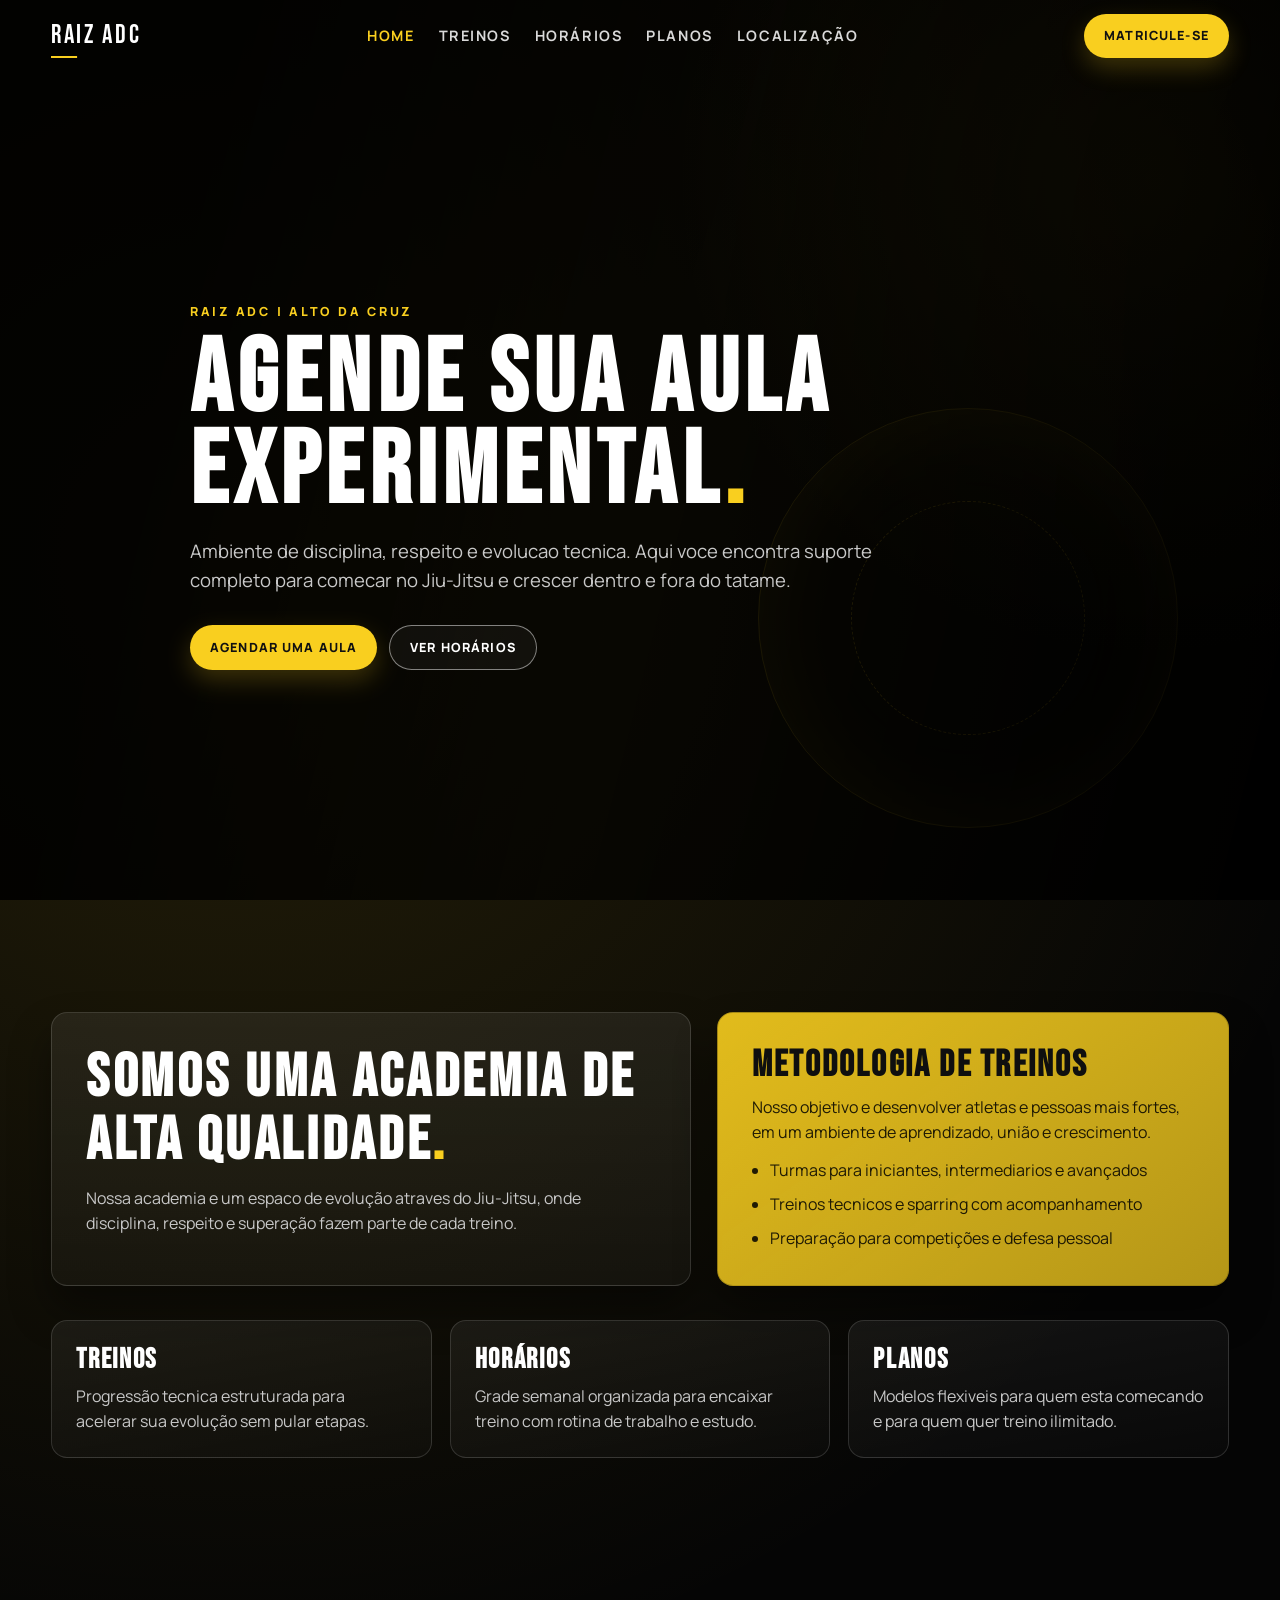
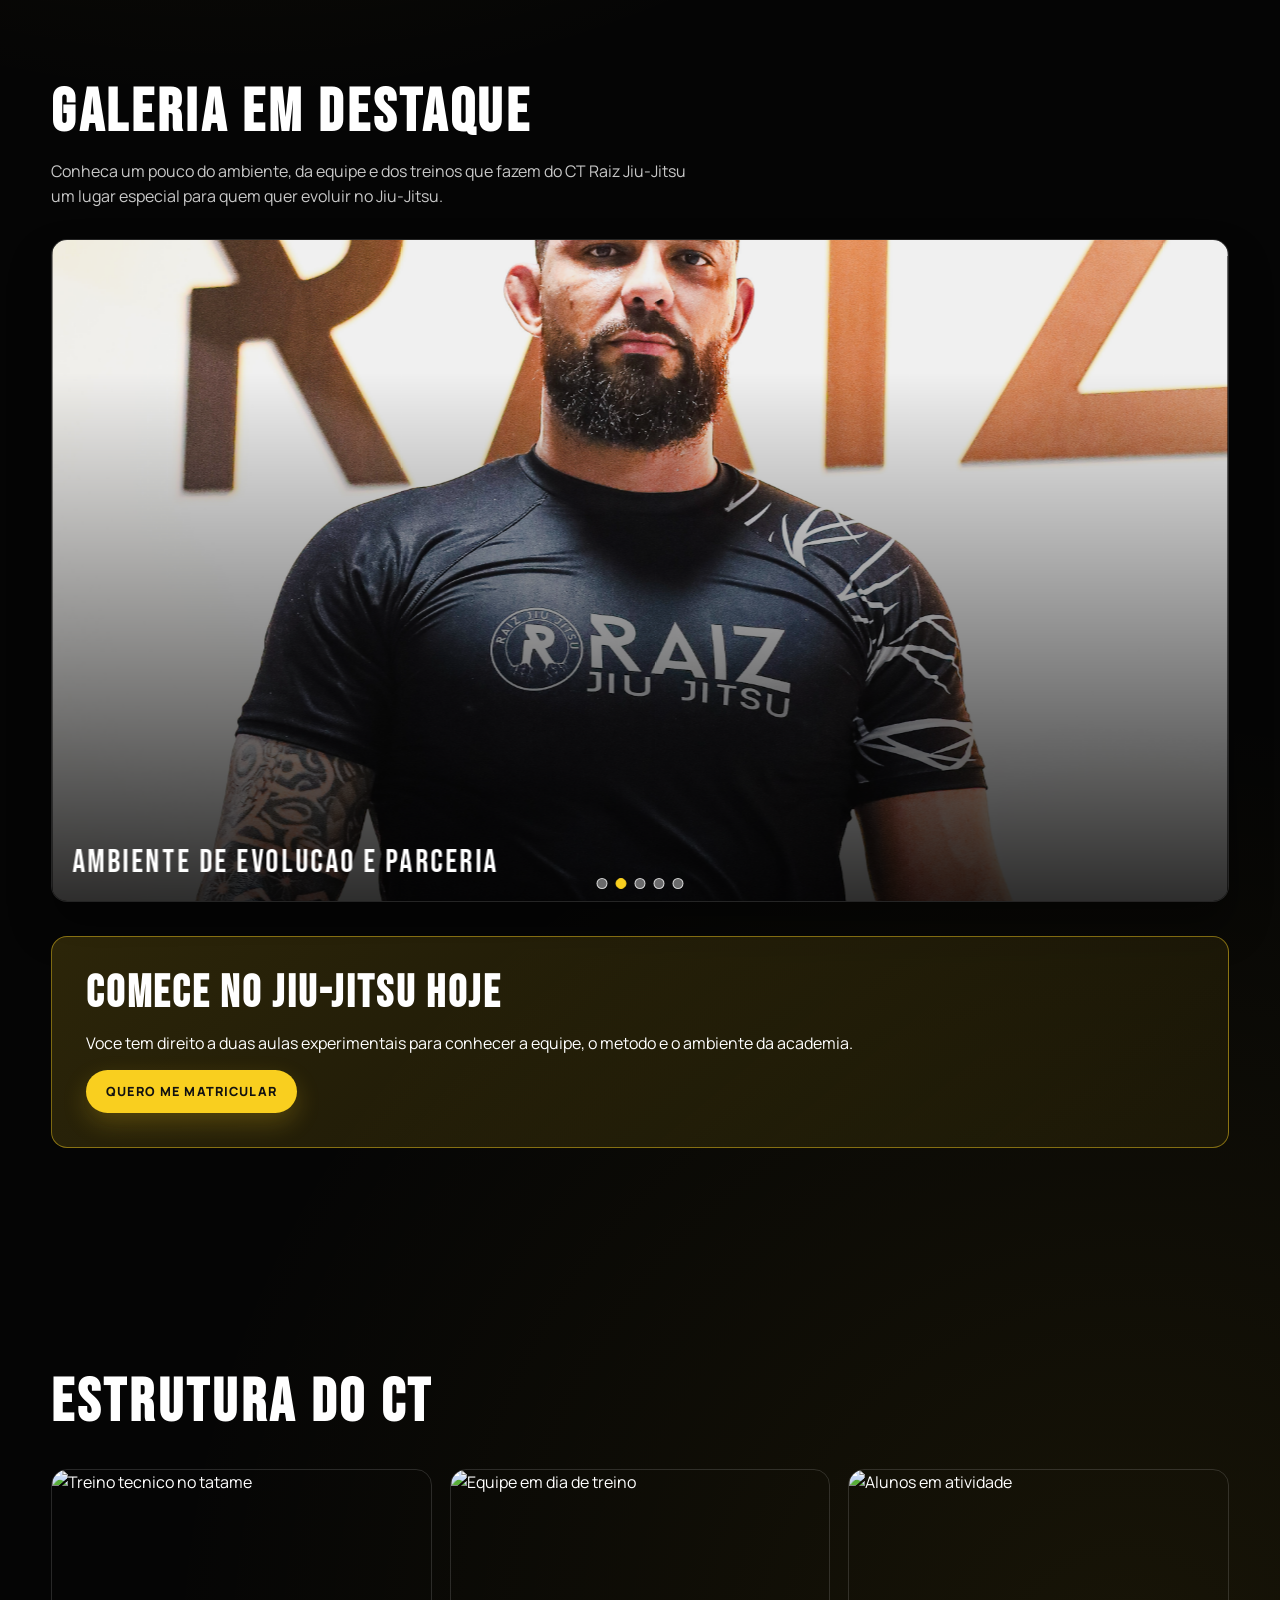
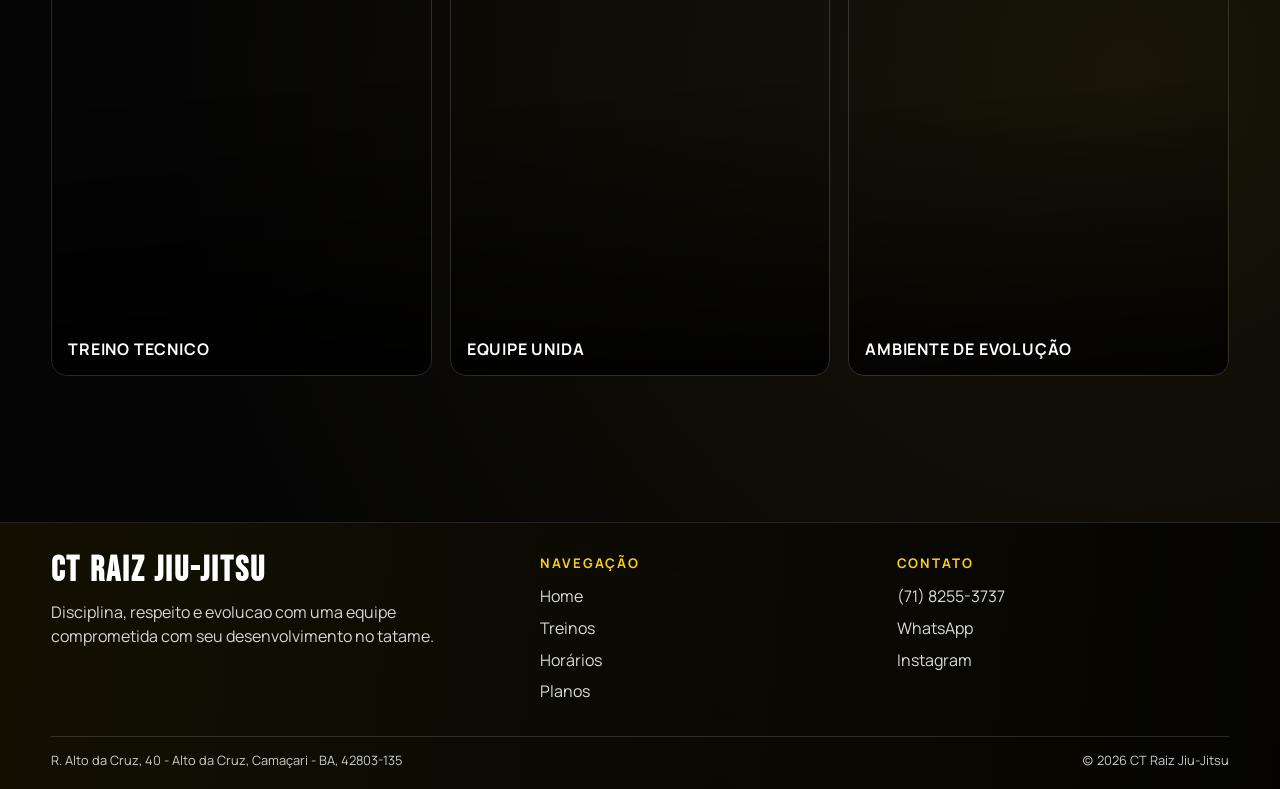
==== commit 4b4f39f1: "bug fix" ====
--- a/index.html
+++ b/index.html
@@ -4,7 +4,8 @@
     <meta charset="UTF-8" />
     <meta name="viewport" content="width=device-width, initial-scale=1.0" />
     <title>CT Raiz Jiu-Jitsu | Alto da Cruz</title>
-    <link rel="stylesheet" href="./style/style.css" />
+    <link rel="stylesheet" href="./style/base.css" />
+    <link rel="stylesheet" href="./style/index.css" />
     <link rel="shortcut icon" href="./img/faviconadc.ico" type="image/x-icon" />
   </head>
 
@@ -17,9 +18,9 @@
           <ul class="nav-links">
             <li><a href="index.html">Home</a></li>
             <li><a href="./pages/treinos.html">Treinos</a></li>
-            <li><a href="./pages/horarios.html">Horarios</a></li>
+            <li><a href="./pages/horarios.html">horários </a></li>
             <li><a href="./pages/planos.html">Planos</a></li>
-            <li><a href="./pages/location.html">Localizacao</a></li>
+            <li><a href="./pages/location.html">Localização</a></li>
           </ul>
         </nav>
 
@@ -54,7 +55,7 @@
             <a href="./pages/planos.html" class="btn-primary"
               >Agendar uma aula</a
             >
-            <a href="./pages/horarios.html" class="btn-outline">Ver horarios</a>
+            <a href="./pages/horarios.html" class="btn-outline">Ver horários</a>
           </div>
         </div>
       </section>
@@ -66,8 +67,8 @@
               SOMOS UMA ACADEMIA DE ALTA QUALIDADE<span>.</span>
             </h2>
             <p class="section-subtitle">
-              Nossa academia e um espaco de evolucao atraves do Jiu-Jitsu, onde
-              disciplina, respeito e superacao fazem parte de cada treino.
+              Nossa academia e um espaco de evolução atraves do Jiu-Jitsu, onde
+              disciplina, respeito e superação fazem parte de cada treino.
             </p>
           </article>
 
@@ -75,12 +76,12 @@
             <h3>Metodologia de treinos</h3>
             <p>
               Nosso objetivo e desenvolver atletas e pessoas mais fortes, em um
-              ambiente de aprendizado, uniao e crescimento.
+              ambiente de aprendizado, união e crescimento.
             </p>
             <ul>
-              <li>Turmas para iniciantes, intermediarios e avancados</li>
+              <li>Turmas para iniciantes, intermediarios e avançados</li>
               <li>Treinos tecnicos e sparring com acompanhamento</li>
-              <li>Preparacao para competicao e defesa pessoal</li>
+              <li>Preparação para competições e defesa pessoal</li>
             </ul>
           </article>
         </div>
@@ -89,13 +90,13 @@
           <article class="card animate">
             <h3>Treinos</h3>
             <p>
-              Progressao tecnica estruturada para acelerar sua evolucao sem
+              Progressão tecnica estruturada para acelerar sua evolução sem
               pular etapas.
             </p>
           </article>
 
           <article class="card animate">
-            <h3>Horarios</h3>
+            <h3>Horários</h3>
             <p>
               Grade semanal organizada para encaixar treino com rotina de
               trabalho e estudo.
@@ -112,50 +113,106 @@
         </div>
       </section>
 
-      <section class="section" id="schedule">
+      <section class="section" id="galeria">
         <div class="container">
-          <h2 class="section-title animate">Horarios e Dias Disponiveis</h2>
+          <h2 class="section-title animate">Galeria em Destaque</h2>
           <p class="section-subtitle animate">
-            Escolha o melhor horario para treinar e mantenha sua constancia no
-            tatame durante a semana.
+            Conheca um pouco do ambiente, da equipe e dos treinos que fazem do
+            CT Raiz Jiu-Jitsu um lugar especial para quem quer evoluir no
+            Jiu-Jitsu.
           </p>
 
-          <table class="schedule-table animate">
-            <thead>
-              <tr>
-                <th>Dia</th>
-                <th>Iniciantes</th>
-                <th>Intermediarios</th>
-                <th>Avancados</th>
-              </tr>
-            </thead>
-            <tbody>
-              <tr>
-                <td>Segunda</td>
-                <td>18h - 19h</td>
-                <td>19h - 20h</td>
-                <td>20h - 21h</td>
-              </tr>
-              <tr>
-                <td>Quarta</td>
-                <td>18h - 19h</td>
-                <td>19h - 20h</td>
-                <td>20h - 21h</td>
-              </tr>
-              <tr>
-                <td>Sexta</td>
-                <td>18h - 19h</td>
-                <td>19h - 20h</td>
-                <td>20h - 21h</td>
-              </tr>
-              <tr>
-                <td>Sabado</td>
-                <td>09h - 10h</td>
-                <td>10h - 11h</td>
-                <td>11h - 12h</td>
-              </tr>
-            </tbody>
-          </table>
+          <div class="auto-carousel animate" data-carousel data-interval="3800">
+            <div class="carousel-track" data-carousel-track>
+              <figure class="carousel-slide is-active" data-carousel-slide>
+                <img
+                  src="./img/IMG_3487.JPG.jpeg"
+                  alt="Atleta do CT Raiz durante treino"
+                  loading="lazy"
+                  decoding="async"
+                />
+                <figcaption>Treino tecnico com foco em controle</figcaption>
+              </figure>
+              <figure class="carousel-slide" data-carousel-slide>
+                <img
+                  src="./img/IMG_3546.JPG.jpeg"
+                  alt="Equipe do CT Raiz em atividade"
+                  loading="lazy"
+                  decoding="async"
+                />
+                <figcaption>Ambiente de evolucao e parceria</figcaption>
+              </figure>
+              <figure class="carousel-slide" data-carousel-slide>
+                <img
+                  src="./img/IMG_3697.JPG.jpeg"
+                  alt="Treino no tatame com intensidade"
+                  loading="lazy"
+                  decoding="async"
+                />
+                <figcaption>Disciplina em cada detalhe do treino</figcaption>
+              </figure>
+              <figure class="carousel-slide" data-carousel-slide>
+                <img
+                  src="./img/IMG_4213.JPG.jpeg"
+                  alt="Aluno em treino de Jiu-Jitsu"
+                  loading="lazy"
+                  decoding="async"
+                />
+                <figcaption>Base forte para iniciantes e avancados</figcaption>
+              </figure>
+              <figure class="carousel-slide" data-carousel-slide>
+                <img
+                  src="./img/IMG_4229.JPG.jpeg"
+                  alt="Momento de treino da equipe Raiz"
+                  loading="lazy"
+                  decoding="async"
+                />
+                <figcaption>CT preparado para sua evolucao</figcaption>
+              </figure>
+            </div>
+
+            <div
+              class="carousel-dots"
+              role="tablist"
+              aria-label="Selecionar foto"
+            >
+              <button
+                class="carousel-dot is-active"
+                type="button"
+                data-carousel-dot
+                aria-label="Foto 1"
+                aria-current="true"
+              ></button>
+              <button
+                class="carousel-dot"
+                type="button"
+                data-carousel-dot
+                aria-label="Foto 2"
+                aria-current="false"
+              ></button>
+              <button
+                class="carousel-dot"
+                type="button"
+                data-carousel-dot
+                aria-label="Foto 3"
+                aria-current="false"
+              ></button>
+              <button
+                class="carousel-dot"
+                type="button"
+                data-carousel-dot
+                aria-label="Foto 4"
+                aria-current="false"
+              ></button>
+              <button
+                class="carousel-dot"
+                type="button"
+                data-carousel-dot
+                aria-label="Foto 5"
+                aria-current="false"
+              ></button>
+            </div>
+          </div>
 
           <div class="cta-band animate">
             <h3>Comece no Jiu-Jitsu hoje</h3>
@@ -197,12 +254,12 @@
             <article class="media-tile animate">
               <img
                 class="face-card-3"
-                src="./img/IMG_1832.JPG.jpeg"
+                src="./img/foto-main.jpeg"
                 alt="Alunos em atividade"
                 loading="lazy"
                 decoding="async"
               />
-              <p>Ambiente de evolucao</p>
+              <p>Ambiente de evolução</p>
             </article>
           </div>
         </div>
@@ -220,11 +277,11 @@
         </div>
 
         <div class="footer-col">
-          <h4>Navegacao</h4>
+          <h4>Navegação</h4>
           <ul class="footer-list">
             <li><a href="index.html">Home</a></li>
             <li><a href="./pages/treinos.html">Treinos</a></li>
-            <li><a href="./pages/horarios.html">Horarios</a></li>
+            <li><a href="./pages/horarios.html">Horários</a></li>
             <li><a href="./pages/planos.html">Planos</a></li>
           </ul>
         </div>
@@ -232,10 +289,10 @@
         <div class="footer-col">
           <h4>Contato</h4>
           <ul class="footer-list">
-            <li><a href="tel:+557191604308">(71) 9160-4308</a></li>
+            <li><a href="tel:+557182553737">(71) 8255-3737</a></li>
             <li>
               <a
-                href="https://wa.me/557191604308"
+                href="https://wa.me/557182553737"
                 target="_blank"
                 rel="noopener noreferrer"
                 >WhatsApp</a
@@ -243,7 +300,7 @@
             </li>
             <li>
               <a
-                href="https://www.instagram.com/ctraizjiujitsuglebac/"
+                href="https://www.instagram.com/adcraizjiujitsu/"
                 target="_blank"
                 rel="noopener noreferrer"
                 >Instagram</a
--- a/style/base.css
+++ b/style/base.css
@@ -0,0 +1,596 @@
+@import url("https://fonts.googleapis.com/css2?family=Bebas+Neue&family=Manrope:wght@400;500;700;800&display=swap");
+
+:root {
+  --bg: #050505;
+  --bg-soft: #0b0b0b;
+  --surface: #131313;
+  --surface-strong: #1d1d1d;
+  --text: #ffffff;
+  --muted: #c8c8c8;
+  --accent: #f9cf1f;
+  --accent-strong: #ffe371;
+  --accent-soft: rgba(249, 207, 31, 0.22);
+  --line: rgba(255, 255, 255, 0.14);
+  --radius: 16px;
+  --shadow: 0 24px 40px rgba(0, 0, 0, 0.42);
+  --max-width: 1180px;
+}
+
+* {
+  margin: 0;
+  padding: 0;
+  box-sizing: border-box;
+}
+
+html {
+  scroll-behavior: smooth;
+}
+
+body {
+  min-height: 100vh;
+  font-family: "Manrope", "Segoe UI", sans-serif;
+  color: var(--text);
+  background:
+    radial-gradient(circle at 18% 14%, rgba(249, 207, 31, 0.13), transparent 32%),
+    radial-gradient(circle at 88% 82%, rgba(249, 207, 31, 0.08), transparent 28%),
+    var(--bg);
+  line-height: 1.55;
+}
+
+body::before {
+  content: "";
+  position: fixed;
+  inset: 0;
+  pointer-events: none;
+  background-image: linear-gradient(rgba(255, 255, 255, 0.025) 1px, transparent 1px),
+    linear-gradient(90deg, rgba(255, 255, 255, 0.025) 1px, transparent 1px);
+  background-size: 38px 38px;
+  opacity: 0.22;
+  z-index: -1;
+}
+
+a {
+  color: inherit;
+}
+
+img,
+video {
+  max-width: 100%;
+  display: block;
+}
+
+h1,
+h2,
+h3 {
+  font-family: "Bebas Neue", "Arial Narrow", sans-serif;
+  letter-spacing: 0.06em;
+  line-height: 1.03;
+}
+
+.container {
+  width: min(var(--max-width), 92vw);
+  margin: 0 auto;
+}
+
+/* Header */
+
+header {
+  position: fixed;
+  top: 0;
+  left: 0;
+  width: 100%;
+  z-index: 1000;
+  border-bottom: 1px solid transparent;
+  transition: background 0.35s ease, border-color 0.35s ease, box-shadow 0.35s ease;
+}
+
+header.scrolled {
+  background: rgba(0, 0, 0, 0.84);
+  backdrop-filter: blur(12px);
+  border-color: var(--line);
+  box-shadow: 0 10px 30px rgba(0, 0, 0, 0.38);
+}
+
+.nav-container {
+  width: min(var(--max-width), 92vw);
+  margin: 0 auto;
+  display: flex;
+  align-items: center;
+  justify-content: space-between;
+  gap: 20px;
+  padding: 14px 0;
+}
+
+.logo {
+  text-decoration: none;
+  font-family: "Bebas Neue", "Arial Narrow", sans-serif;
+  letter-spacing: 0.1em;
+  font-size: 1.65rem;
+  position: relative;
+}
+
+.logo::after {
+  content: "";
+  position: absolute;
+  left: 0;
+  bottom: -2px;
+  width: 64%;
+  height: 2px;
+  background: var(--accent);
+  transform-origin: left;
+  transform: scaleX(0.45);
+  transition: transform 0.35s ease;
+}
+
+.logo:hover::after {
+  transform: scaleX(1);
+}
+
+.nav-links {
+  list-style: none;
+  display: flex;
+  align-items: center;
+  gap: clamp(10px, 2vw, 24px);
+}
+
+.nav-links a {
+  text-decoration: none;
+  font-size: 0.9rem;
+  text-transform: uppercase;
+  letter-spacing: 0.11em;
+  font-weight: 700;
+  color: rgba(255, 255, 255, 0.85);
+  transition: color 0.24s ease;
+}
+
+.nav-links a:hover,
+.nav-links a:focus-visible {
+  color: var(--accent);
+}
+
+.nav-links a.is-current {
+  color: var(--accent);
+}
+
+.btn-nav,
+.btn-primary,
+.btn-outline {
+  display: inline-flex;
+  align-items: center;
+  justify-content: center;
+  border-radius: 999px;
+  text-decoration: none;
+  font-weight: 800;
+  text-transform: uppercase;
+  letter-spacing: 0.09em;
+  font-size: 0.79rem;
+  padding: 12px 20px;
+  transition: transform 0.24s ease, box-shadow 0.24s ease, background 0.24s ease,
+    color 0.24s ease;
+}
+
+.btn-nav,
+.btn-primary {
+  background: var(--accent);
+  color: #111;
+  box-shadow: 0 10px 24px rgba(249, 207, 31, 0.22);
+}
+
+.btn-nav:hover,
+.btn-primary:hover {
+  transform: translateY(-2px);
+  box-shadow: 0 14px 28px rgba(249, 207, 31, 0.33);
+  background: var(--accent-strong);
+}
+
+.btn-outline {
+  border: 1px solid rgba(255, 255, 255, 0.48);
+  color: var(--text);
+  background: rgba(255, 255, 255, 0.04);
+}
+
+.btn-outline:hover {
+  transform: translateY(-2px);
+  border-color: var(--accent);
+  color: var(--accent);
+}
+
+.menu-toggle {
+  display: none;
+  font-size: 1.55rem;
+  line-height: 1;
+  cursor: pointer;
+  color: var(--text);
+}
+
+/* Hero */
+
+.hero {
+  position: relative;
+  min-height: 100svh;
+  display: grid;
+  place-items: center;
+  overflow: hidden;
+  isolation: isolate;
+}
+
+.hero-video,
+.hero-image {
+  position: absolute;
+  inset: 0;
+  width: 100%;
+  height: 100%;
+  object-fit: cover;
+}
+
+.hero::after {
+  content: "";
+  position: absolute;
+  inset: 0;
+  background:
+    linear-gradient(104deg, rgba(0, 0, 0, 0.88) 16%, rgba(0, 0, 0, 0.66) 52%,
+      rgba(0, 0, 0, 0.9) 100%),
+    radial-gradient(circle at 90% 20%, rgba(249, 207, 31, 0.15), transparent 35%);
+  z-index: 1;
+}
+
+.hero-decor {
+  position: absolute;
+  width: min(38vw, 420px);
+  aspect-ratio: 1;
+  border-radius: 50%;
+  border: 1px solid rgba(249, 207, 31, 0.3);
+  right: 8%;
+  bottom: 8%;
+  z-index: 1;
+  box-shadow: inset 0 0 80px rgba(249, 207, 31, 0.13);
+}
+
+.hero-decor::before {
+  content: "";
+  position: absolute;
+  inset: 22%;
+  border-radius: 50%;
+  border: 1px dashed rgba(249, 207, 31, 0.4);
+}
+
+.hero-content {
+  position: relative;
+  z-index: 2;
+  width: min(900px, 92vw);
+  text-align: left;
+  padding-top: 72px;
+}
+
+.eyebrow {
+  font-size: 0.78rem;
+  letter-spacing: 0.22em;
+  text-transform: uppercase;
+  color: var(--accent);
+  font-weight: 800;
+  margin-bottom: 14px;
+}
+
+.hero h1 {
+  font-size: clamp(2.2rem, 9.6vw, 6.4rem);
+  line-height: 0.9;
+  margin-bottom: 18px;
+  text-wrap: balance;
+}
+
+.hero h1 span,
+.section-title span {
+  color: var(--accent);
+}
+
+.hero .lead {
+  max-width: 62ch;
+  color: var(--muted);
+  font-size: clamp(0.98rem, 1.9vw, 1.16rem);
+  margin-bottom: 30px;
+}
+
+.hero-actions {
+  display: flex;
+  gap: 12px;
+  flex-wrap: wrap;
+}
+
+/* Sections */
+
+.section {
+  padding: clamp(74px, 10vw, 112px) 0;
+}
+
+.section-title {
+  font-size: clamp(2rem, 6.2vw, 3.8rem);
+  margin-bottom: 14px;
+}
+
+.section-subtitle {
+  max-width: 66ch;
+  color: var(--muted);
+}
+
+.split {
+  display: grid;
+  gap: 26px;
+  grid-template-columns: 1.25fr 1fr;
+  align-items: stretch;
+}
+
+.panel {
+  background: linear-gradient(180deg, rgba(255, 255, 255, 0.07), rgba(255, 255, 255, 0.03));
+  border: 1px solid var(--line);
+  border-radius: var(--radius);
+  padding: clamp(20px, 4vw, 34px);
+  box-shadow: var(--shadow);
+}
+
+.panel h3 {
+  font-size: clamp(1.5rem, 3vw, 2.3rem);
+  margin-bottom: 10px;
+}
+
+.panel p {
+  color: var(--muted);
+}
+
+.panel ul {
+  margin-top: 14px;
+  padding-left: 18px;
+  color: var(--muted);
+}
+
+.panel ul li + li {
+  margin-top: 9px;
+}
+
+.highlight-panel {
+  background:
+    linear-gradient(145deg, rgba(249, 207, 31, 0.9), rgba(249, 207, 31, 0.72));
+  color: #0f0f0f;
+  border: 1px solid rgba(0, 0, 0, 0.2);
+}
+
+.highlight-panel p,
+.highlight-panel ul {
+  color: rgba(0, 0, 0, 0.85);
+}
+
+.card-grid {
+  margin-top: 34px;
+  display: grid;
+  grid-template-columns: repeat(3, minmax(0, 1fr));
+  gap: 18px;
+}
+
+.card {
+  background: linear-gradient(170deg, rgba(255, 255, 255, 0.06), rgba(255, 255, 255, 0.02));
+  border: 1px solid var(--line);
+  border-radius: var(--radius);
+  padding: 24px;
+  transition: transform 0.3s ease, border-color 0.3s ease, box-shadow 0.3s ease;
+}
+
+.card:hover {
+  transform: translateY(-6px);
+  border-color: rgba(249, 207, 31, 0.52);
+  box-shadow: 0 16px 28px rgba(0, 0, 0, 0.34);
+}
+
+.card h3 {
+  font-size: clamp(1.34rem, 2.2vw, 1.85rem);
+  margin-bottom: 10px;
+}
+
+.card p {
+  color: var(--muted);
+}
+
+.cta-band {
+  position: relative;
+  margin-top: 34px;
+  border: 1px solid rgba(249, 207, 31, 0.46);
+  border-radius: var(--radius);
+  padding: clamp(24px, 4vw, 34px);
+  background: linear-gradient(140deg, rgba(249, 207, 31, 0.16), rgba(249, 207, 31, 0.06));
+  display: grid;
+  gap: 14px;
+  justify-items: start;
+}
+
+.cta-band h3 {
+  font-size: clamp(1.8rem, 4.2vw, 2.8rem);
+}
+
+/* Internal pages */
+
+.page-hero {
+  min-height: 64svh;
+}
+
+.page-hero .hero-content {
+  width: min(760px, 92vw);
+}
+
+.site-footer {
+  position: relative;
+  margin-top: 34px;
+  border-top: 1px solid var(--line);
+  background: linear-gradient(160deg, rgba(0, 0, 0, 0.94), rgba(0, 0, 0, 0.84));
+  isolation: isolate;
+}
+
+.site-footer::before {
+  content: "";
+  position: absolute;
+  inset: 0;
+  background: linear-gradient(95deg, rgba(249, 207, 31, 0.08), rgba(249, 207, 31, 0.01));
+  z-index: 0;
+}
+
+.footer-grid {
+  position: relative;
+  z-index: 1;
+  display: grid;
+  grid-template-columns: 1.4fr 1fr 1fr;
+  gap: 24px;
+  padding: 30px 0 18px;
+}
+
+.footer-brand h3 {
+  font-size: clamp(1.6rem, 3vw, 2.2rem);
+  margin-bottom: 10px;
+}
+
+.footer-brand p {
+  color: #d5d5d5;
+  max-width: 42ch;
+}
+
+.footer-col h4 {
+  font-size: 0.83rem;
+  letter-spacing: 0.14em;
+  text-transform: uppercase;
+  color: var(--accent);
+  margin-bottom: 10px;
+}
+
+.footer-list {
+  list-style: none;
+  display: grid;
+  gap: 7px;
+}
+
+.footer-list a {
+  text-decoration: none;
+  color: #f1f1f1;
+  opacity: 0.9;
+}
+
+.footer-list a:hover {
+  color: var(--accent);
+  opacity: 1;
+}
+
+.footer-bottom {
+  grid-column: 1 / -1;
+  border-top: 1px solid rgba(255, 255, 255, 0.14);
+  margin-top: 8px;
+  padding-top: 14px;
+  display: flex;
+  align-items: center;
+  justify-content: space-between;
+  gap: 10px;
+  font-size: 0.8rem;
+  color: #cccccc;
+}
+
+/* Animation */
+
+.animate {
+  opacity: 0;
+  transform: translateY(34px) scale(0.985);
+  transition: opacity 0.8s ease, transform 0.8s cubic-bezier(0.2, 0.72, 0.14, 1);
+  transition-delay: var(--delay, 0s);
+}
+
+.animate.active {
+  opacity: 1;
+  transform: translateY(0) scale(1);
+}
+
+@media (prefers-reduced-motion: reduce) {
+  * {
+    transition: none !important;
+    animation: none !important;
+  }
+
+  html {
+    scroll-behavior: auto;
+  }
+}
+
+/* Responsive */
+
+@media (max-width: 1060px) {
+  .split {
+    grid-template-columns: 1fr;
+  }
+
+  .card-grid {
+    grid-template-columns: repeat(2, minmax(0, 1fr));
+  }
+}
+
+@media (max-width: 820px) {
+  .menu-toggle {
+    display: block;
+  }
+
+  .btn-nav {
+    display: none;
+  }
+
+  .nav-links {
+    position: absolute;
+    top: calc(100% + 6px);
+    left: 50%;
+    transform: translateX(-50%);
+    width: min(92vw, 560px);
+    padding: 18px;
+    border-radius: 14px;
+    border: 1px solid var(--line);
+    background: rgba(0, 0, 0, 0.94);
+    flex-direction: column;
+    display: none;
+  }
+
+  .nav-links.active {
+    display: flex;
+  }
+
+  .hero-content {
+    text-align: center;
+  }
+
+  .hero-actions {
+    justify-content: center;
+  }
+
+  .cta-band {
+    justify-items: center;
+    text-align: center;
+  }
+
+  .footer-grid {
+    grid-template-columns: 1fr 1fr;
+    gap: 20px;
+  }
+
+  .footer-bottom {
+    grid-column: 1 / -1;
+  }
+}
+
+@media (max-width: 620px) {
+  .section {
+    padding: 72px 0;
+  }
+
+  .card-grid {
+    grid-template-columns: 1fr;
+  }
+
+  .footer-grid {
+    grid-template-columns: 1fr;
+    gap: 18px;
+  }
+
+  .footer-bottom {
+    flex-direction: column;
+    align-items: flex-start;
+  }
+}
+
--- a/style/index.css
+++ b/style/index.css
@@ -0,0 +1,151 @@
+.hero-image.face-hero-home {
+  object-position: 50% 40%;
+}
+.media-tile {
+  position: relative;
+  overflow: hidden;
+  border-radius: var(--radius);
+  border: 1px solid var(--line);
+  aspect-ratio: 3 / 4;
+}
+
+.media-tile img {
+  width: 100%;
+  height: 100%;
+  object-fit: cover;
+  transition: transform 0.65s ease;
+}
+
+.media-tile img.face-card-1 {
+  object-position: 50% 24%;
+}
+
+.media-tile img.face-card-2 {
+  object-position: 50% 26%;
+}
+
+.media-tile img.face-card-3 {
+  object-position: 52% 20%;
+}
+
+.media-tile:hover img {
+  transform: scale(1.08);
+}
+
+.media-tile::after {
+  content: "";
+  position: absolute;
+  inset: 0;
+  background: linear-gradient(175deg, transparent 45%, rgba(0, 0, 0, 0.84));
+}
+
+.media-tile p {
+  position: absolute;
+  left: 16px;
+  right: 16px;
+  bottom: 14px;
+  z-index: 2;
+  font-weight: 700;
+  letter-spacing: 0.05em;
+  text-transform: uppercase;
+}
+
+.auto-carousel {
+  position: relative;
+  margin-top: 30px;
+  border-radius: var(--radius);
+  overflow: hidden;
+  border: 1px solid var(--line);
+  box-shadow: var(--shadow);
+  background: rgba(0, 0, 0, 0.72);
+}
+
+.carousel-track {
+  display: flex;
+  transition: transform 0.72s cubic-bezier(0.24, 0.74, 0.24, 1);
+  will-change: transform;
+}
+
+.carousel-slide {
+  min-width: 100%;
+  position: relative;
+  aspect-ratio: 16 / 9;
+  isolation: isolate;
+}
+
+.carousel-slide img {
+  width: 100%;
+  height: 100%;
+  object-fit: cover;
+  object-position: 50% 36%;
+}
+
+.carousel-slide::after {
+  content: "";
+  position: absolute;
+  inset: 0;
+  background: linear-gradient(180deg, rgba(0, 0, 0, 0.06) 20%, rgba(0, 0, 0, 0.82) 100%);
+  z-index: 1;
+}
+
+.carousel-slide figcaption {
+  position: absolute;
+  left: 20px;
+  right: 20px;
+  bottom: 22px;
+  z-index: 2;
+  font-family: "Bebas Neue", "Arial Narrow", sans-serif;
+  letter-spacing: 0.08em;
+  font-size: clamp(1.1rem, 2.8vw, 2rem);
+  line-height: 1.05;
+}
+
+.carousel-dots {
+  position: absolute;
+  z-index: 3;
+  left: 50%;
+  bottom: 12px;
+  transform: translateX(-50%);
+  display: flex;
+  gap: 8px;
+}
+
+.carousel-dot {
+  width: 11px;
+  height: 11px;
+  border-radius: 50%;
+  border: 1px solid rgba(255, 255, 255, 0.72);
+  background: rgba(255, 255, 255, 0.4);
+  cursor: pointer;
+  transition: transform 0.22s ease, background 0.22s ease, border-color 0.22s ease;
+}
+
+.carousel-dot:hover {
+  transform: scale(1.12);
+}
+
+.carousel-dot.is-active,
+.carousel-dot[aria-current="true"] {
+  background: var(--accent);
+  border-color: var(--accent);
+}
+
+@media (max-width: 620px) {
+  .carousel-slide {
+    aspect-ratio: 4 / 5;
+  }
+
+  .carousel-slide img {
+    object-position: 50% 34%;
+  }
+
+  .carousel-slide figcaption {
+    left: 14px;
+    right: 14px;
+    bottom: 18px;
+  }
+
+  .hero-image.face-hero-home {
+    object-position: 50% 38%;
+  }
+}
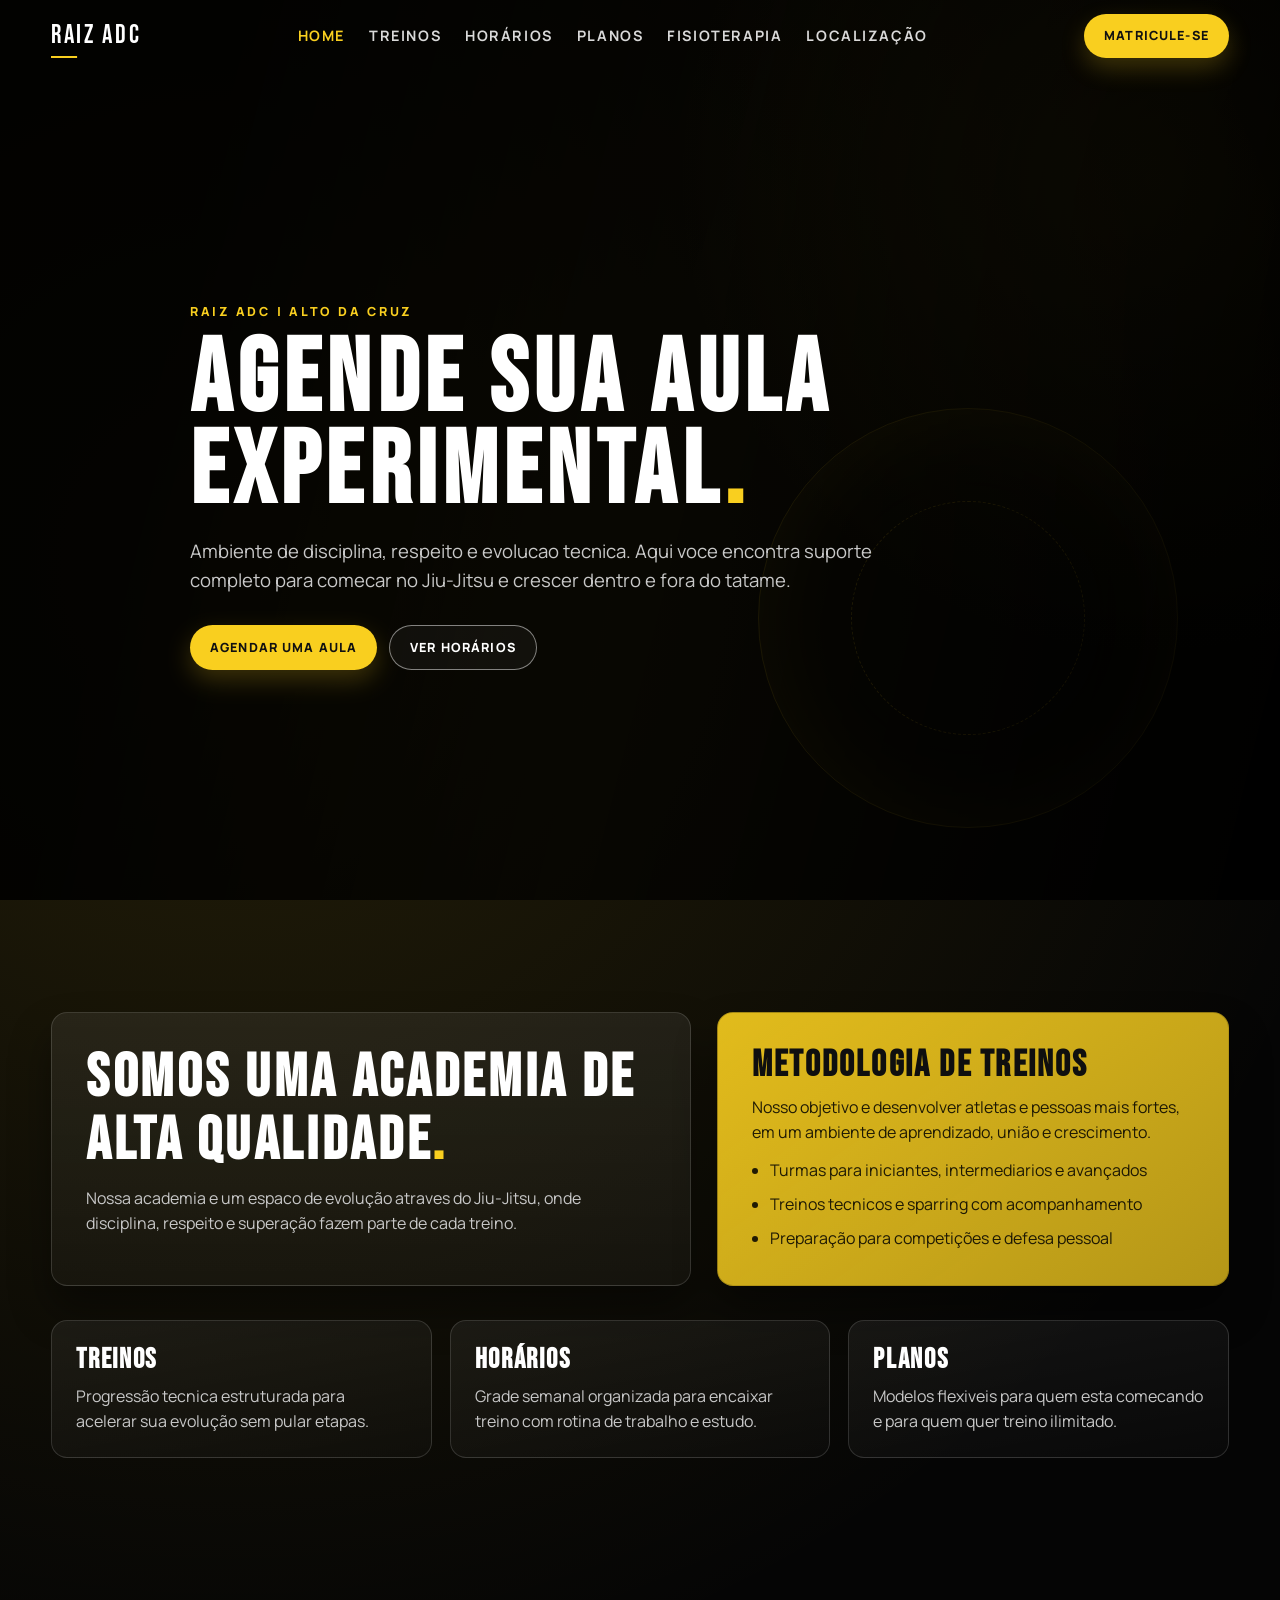
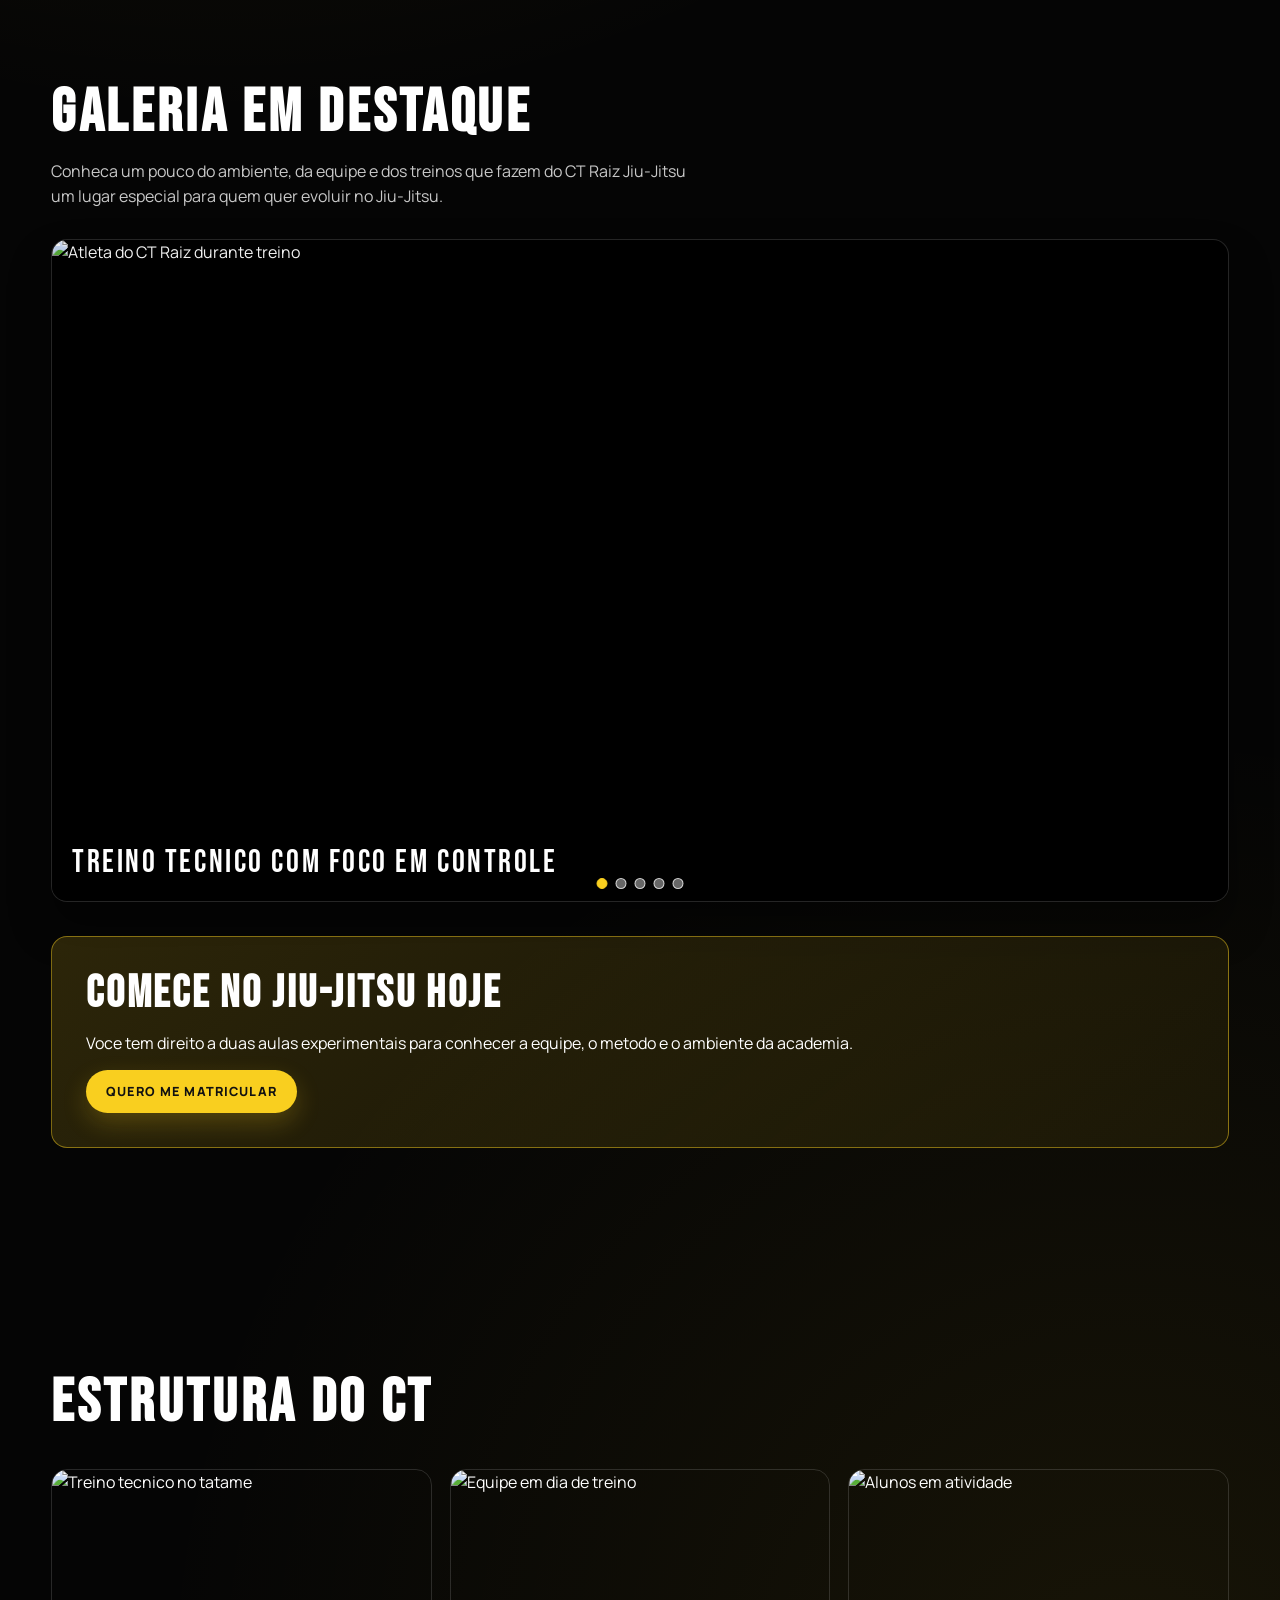
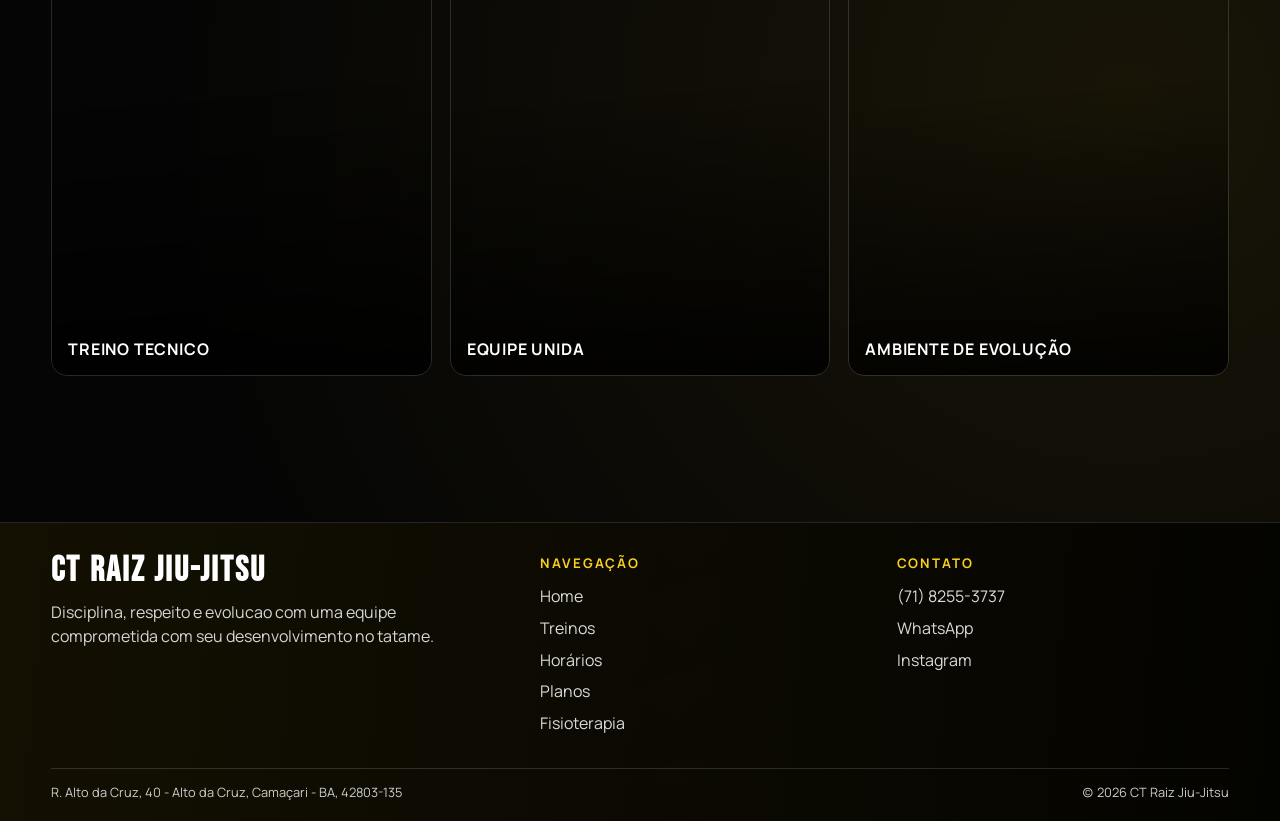
==== commit f99389c0: "function fisio" ====
--- a/index.html
+++ b/index.html
@@ -20,6 +20,7 @@
             <li><a href="./pages/treinos.html">Treinos</a></li>
             <li><a href="./pages/horarios.html">horários </a></li>
             <li><a href="./pages/planos.html">Planos</a></li>
+            <li><a href="./pages/fisioterapia.html">Fisioterapia</a></li>
             <li><a href="./pages/location.html">Localização</a></li>
           </ul>
         </nav>
@@ -283,6 +284,7 @@
             <li><a href="./pages/treinos.html">Treinos</a></li>
             <li><a href="./pages/horarios.html">Horários</a></li>
             <li><a href="./pages/planos.html">Planos</a></li>
+            <li><a href="./pages/fisioterapia.html">Fisioterapia</a></li>
           </ul>
         </div>
 
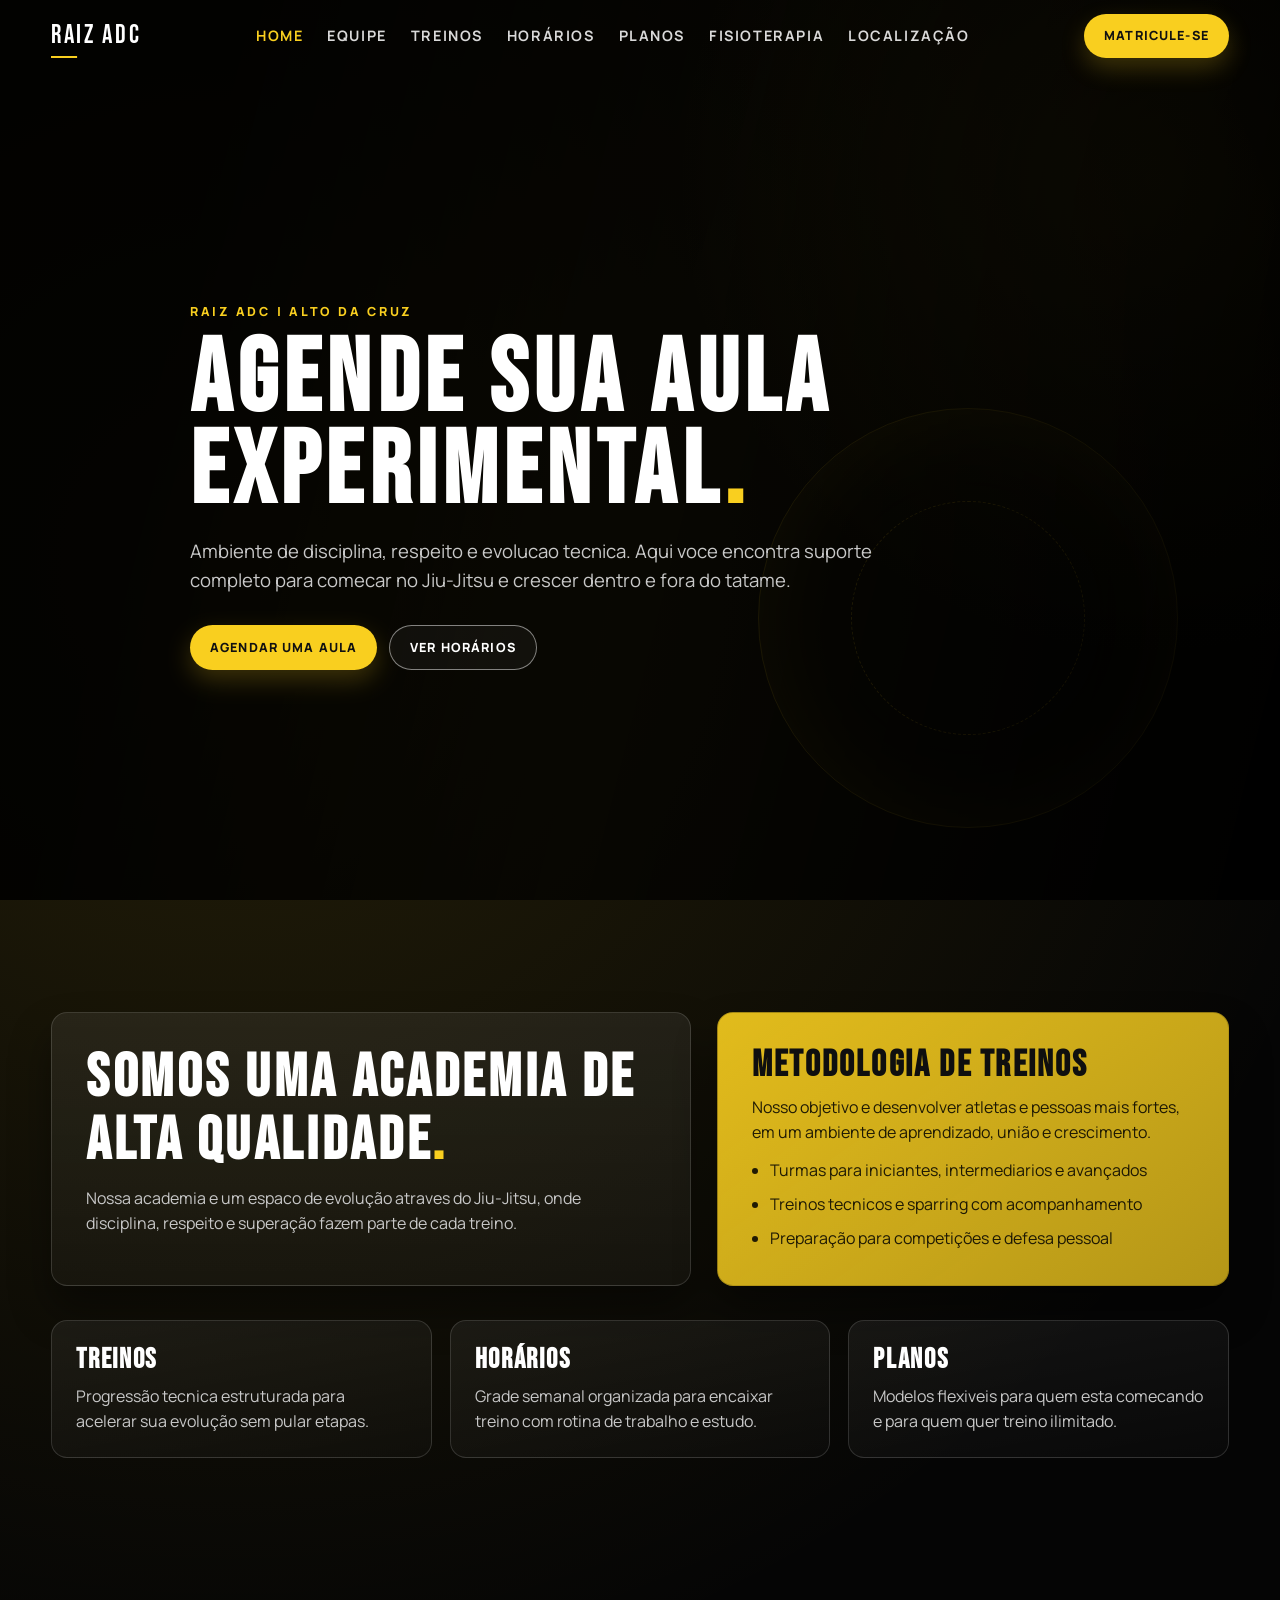
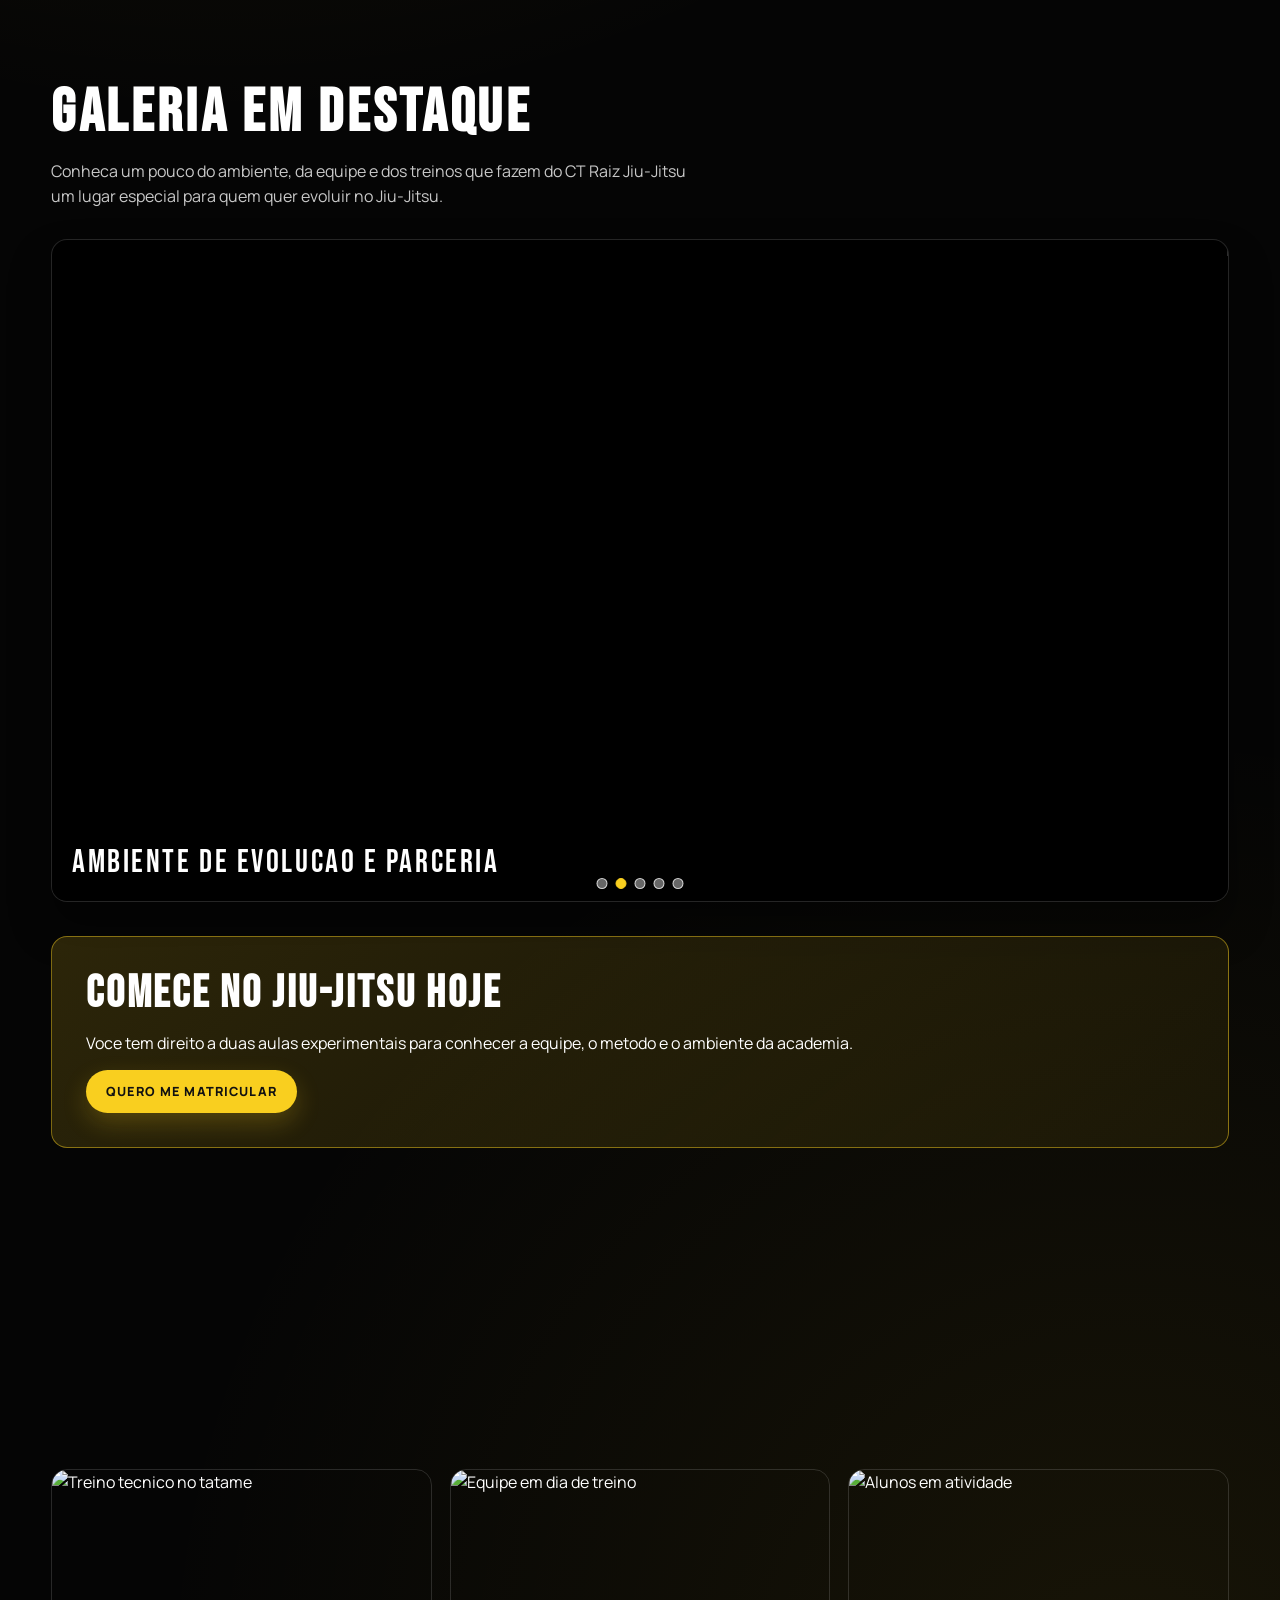
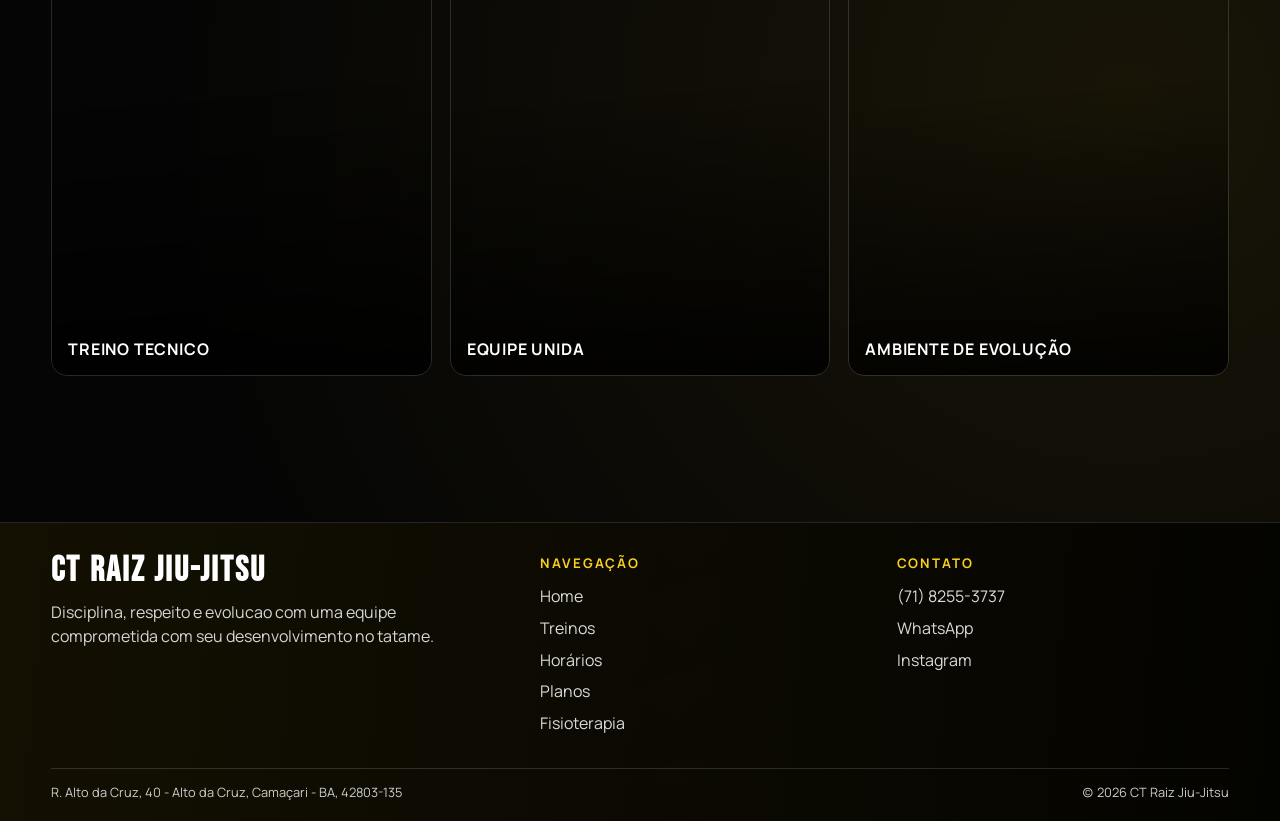
==== commit e85bea52: "Atualização de planos" ====
--- a/index.html
+++ b/index.html
@@ -17,6 +17,7 @@
         <nav>
           <ul class="nav-links">
             <li><a href="index.html">Home</a></li>
+            <li><a href="./pages/equipe.html">Equipe</a></li>
             <li><a href="./pages/treinos.html">Treinos</a></li>
             <li><a href="./pages/horarios.html">horários </a></li>
             <li><a href="./pages/planos.html">Planos</a></li>
@@ -321,3 +322,4 @@
     <script src="script.js"></script>
   </body>
 </html>
+
